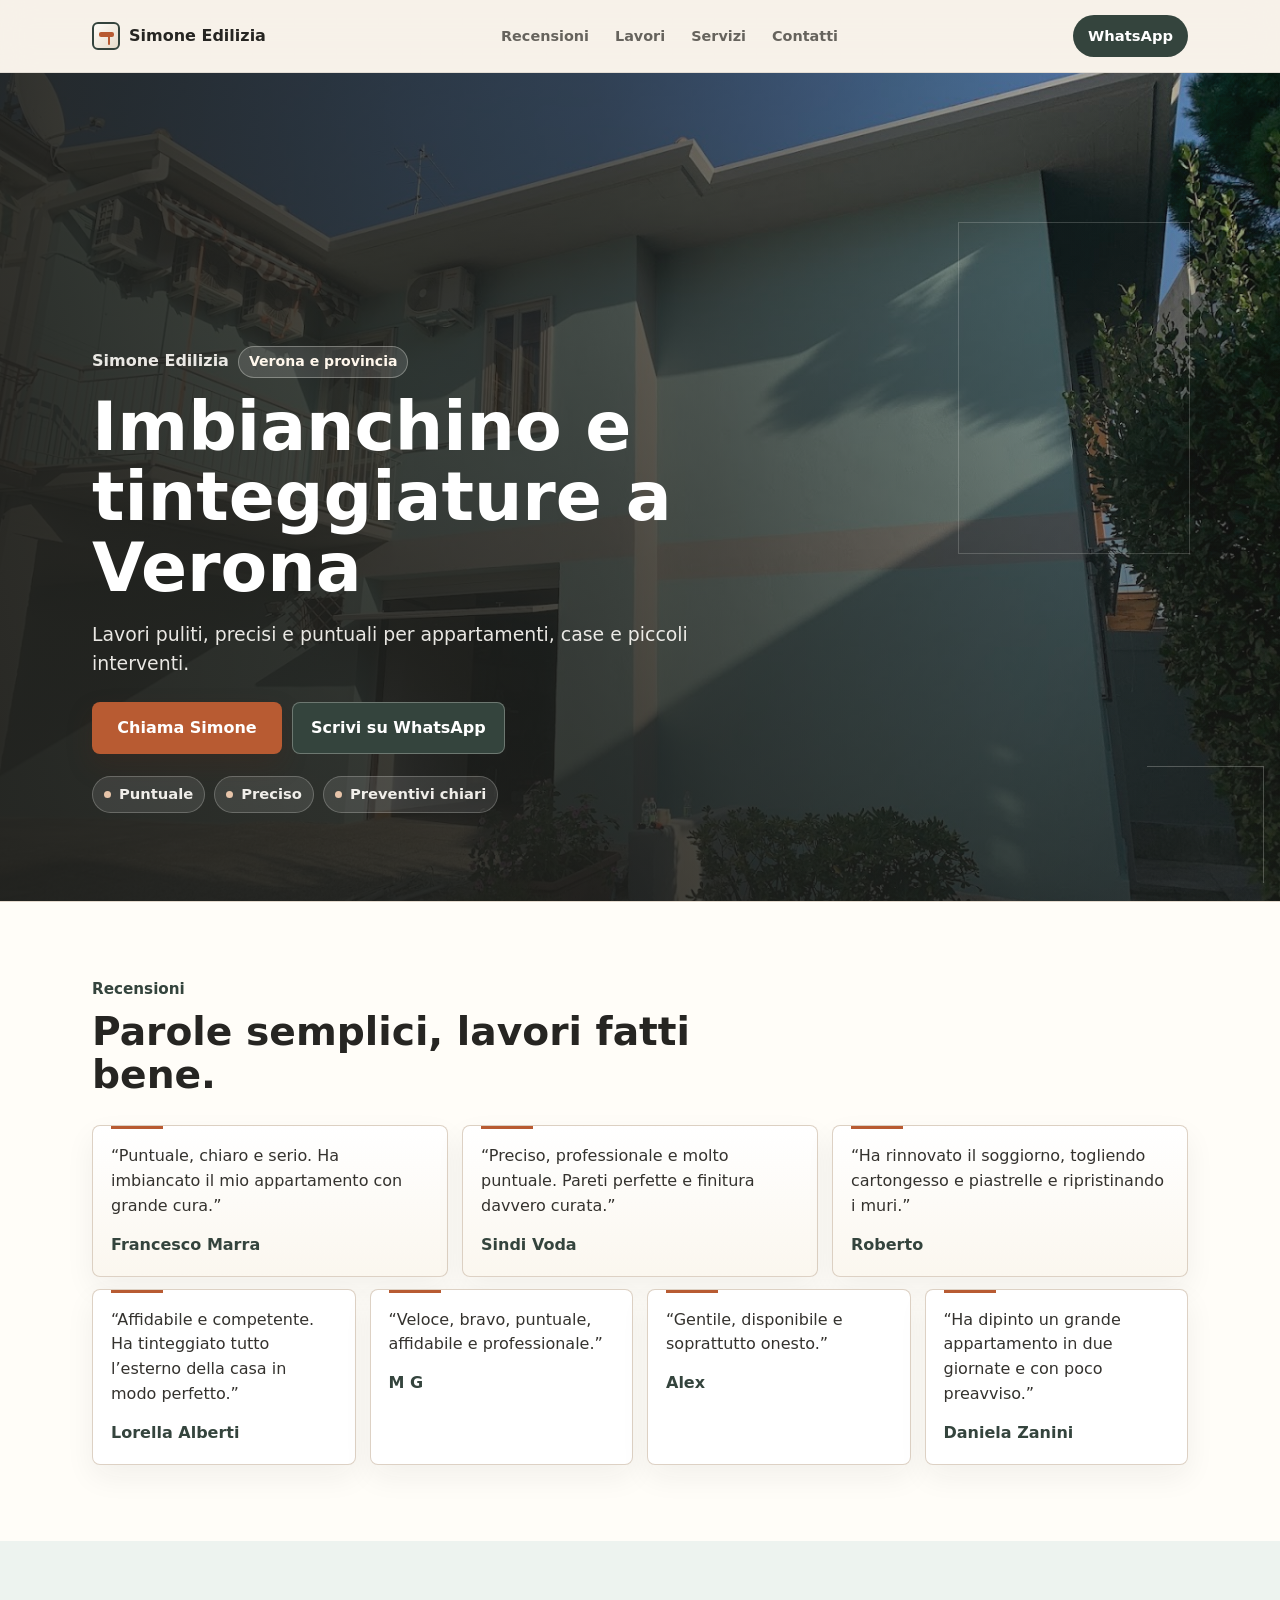
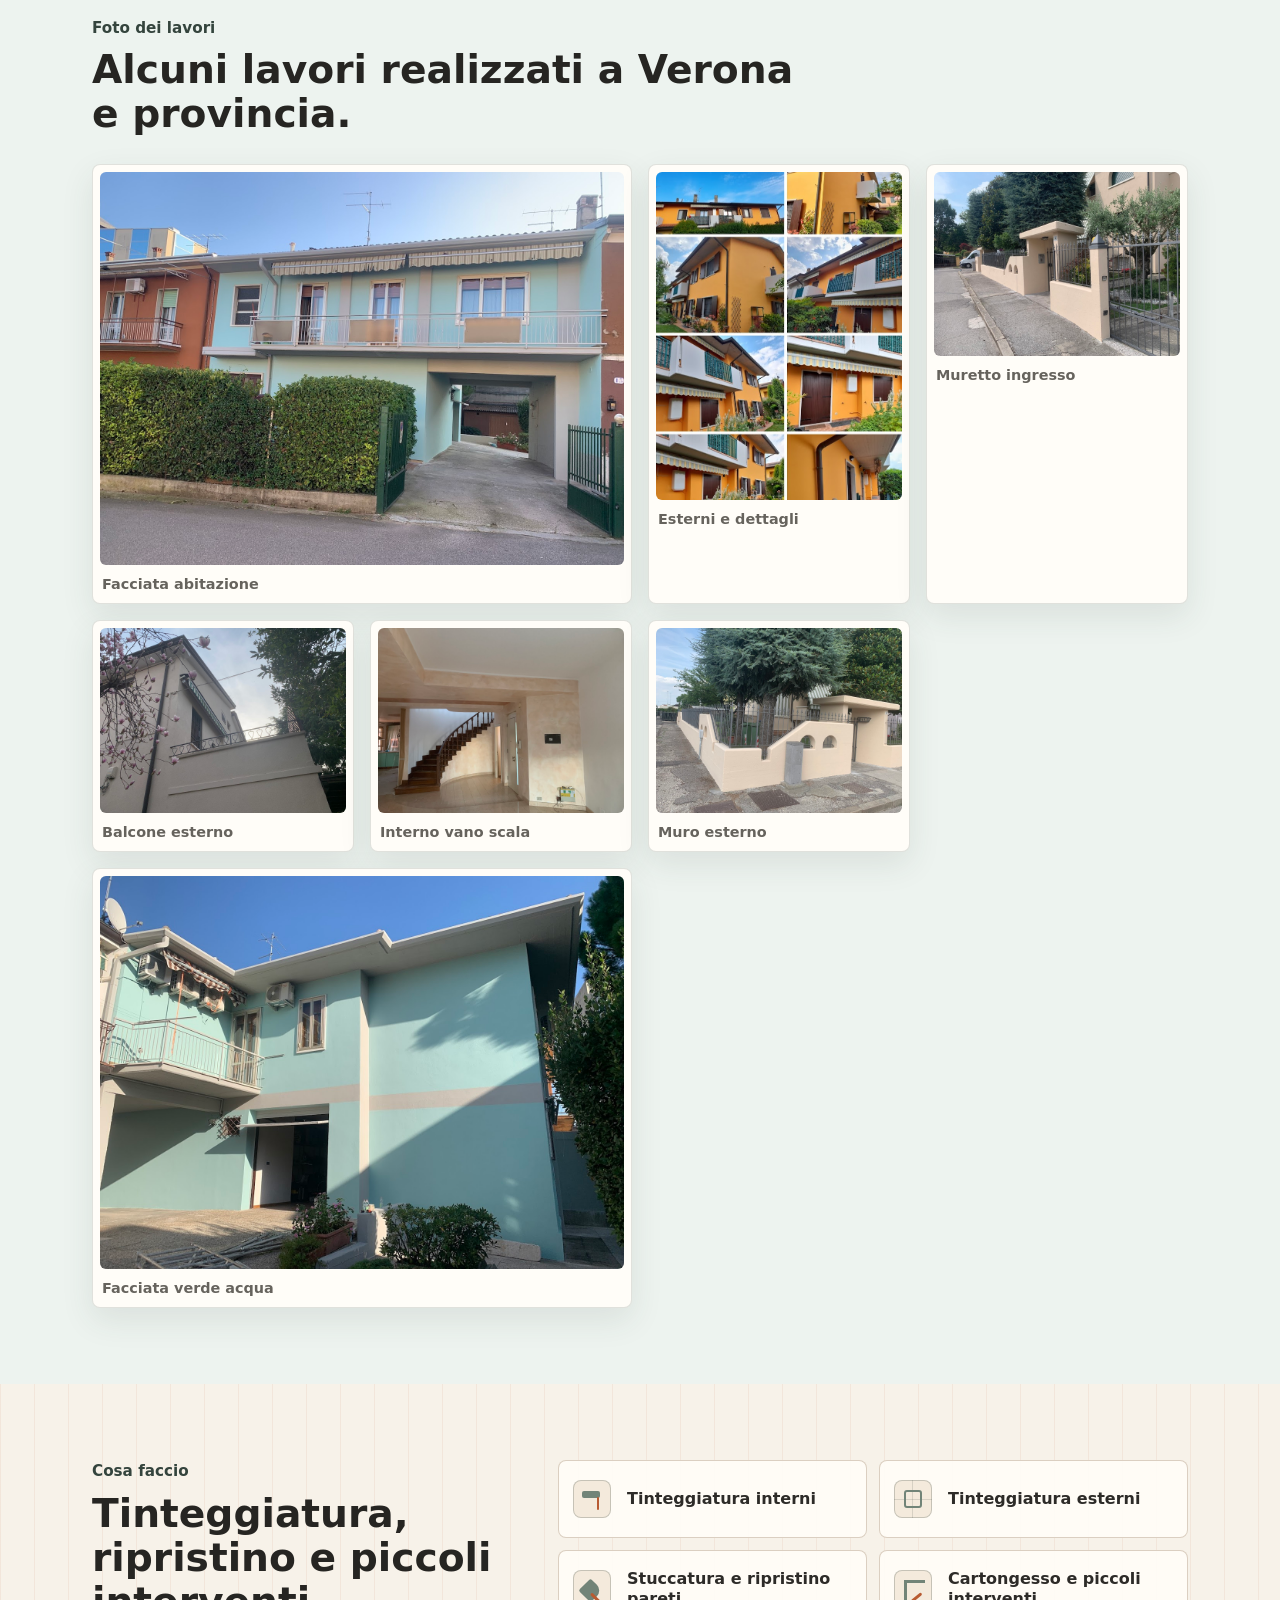
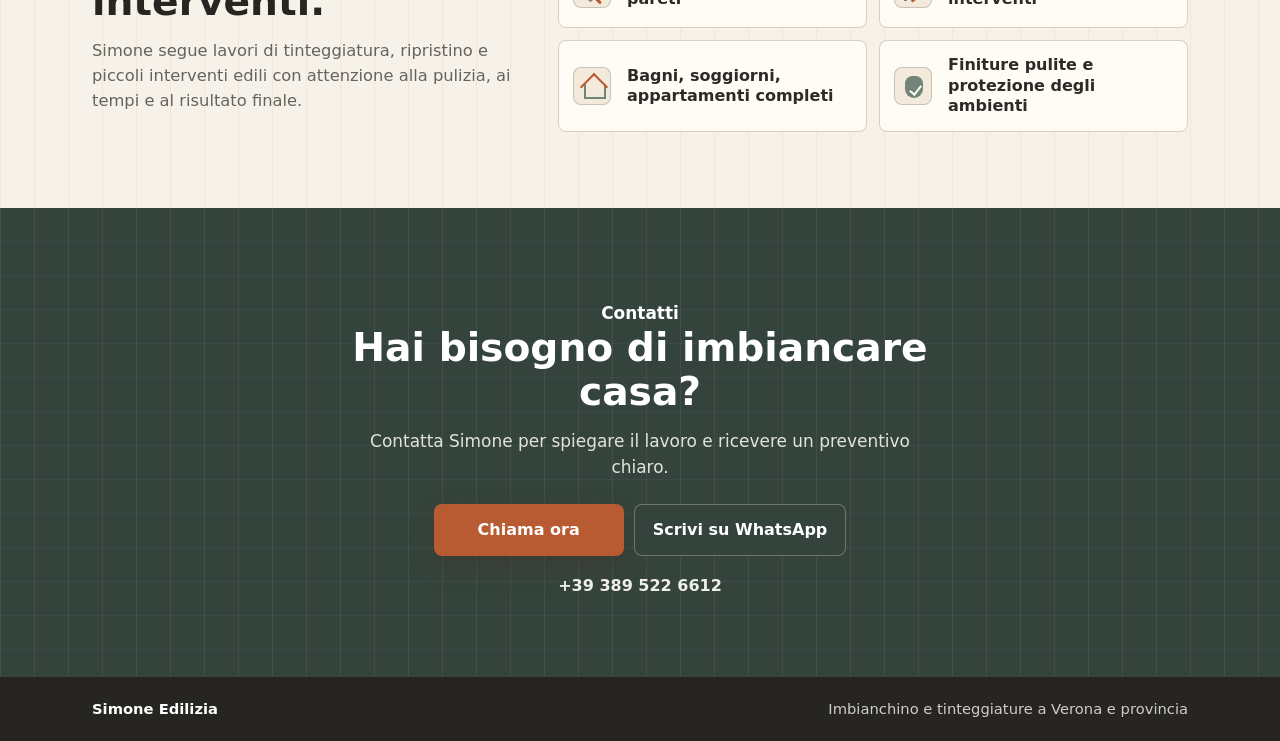
==== index.html @ 47c1a8a4 "first commit" ====
<!DOCTYPE html>
<html lang="it">
  <head>
    <meta charset="utf-8">
    <meta name="viewport" content="width=device-width, initial-scale=1">
    <title>Simone Edilizia - Imbianchino e Tinteggiature Verona</title>
    <meta
      name="description"
      content="Simone Edilizia, imbianchino a Verona per tinteggiature interni ed esterni, stuccatura, ripristino pareti, cartongesso e piccoli interventi edili."
    >
    <meta name="theme-color" content="#f6f1e8">

    <meta property="og:title" content="Simone Edilizia - Imbianchino e Tinteggiature Verona">
    <meta
      property="og:description"
      content="Lavori puliti, precisi e puntuali per appartamenti, case e piccoli interventi a Verona e provincia."
    >
    <meta property="og:type" content="website">
    <meta property="og:locale" content="it_IT">
    <meta property="og:image" content="assets/img/lavoro-1.jpg">

    <link rel="stylesheet" href="style.css">
  </head>
  <body>
    <header class="site-header">
      <div class="header-inner">
        <a class="brand" href="#inizio" aria-label="Simone Edilizia, torna all'inizio">
          <span class="brand-mark" aria-hidden="true"></span>
          <span>Simone Edilizia</span>
        </a>

        <nav class="site-nav" aria-label="Navigazione principale">
          <a href="#recensioni">Recensioni</a>
          <a href="#lavori">Lavori</a>
          <a href="#servizi">Servizi</a>
          <a href="#contatti">Contatti</a>
        </nav>

        <a
          class="header-whatsapp"
          href="https://wa.me/393895226612"
          target="_blank"
          rel="noopener"
          aria-label="Scrivi a Simone Edilizia su WhatsApp"
        >
          WhatsApp
        </a>
      </div>
    </header>

    <main>
      <section class="hero" id="inizio" aria-labelledby="hero-title">
        <img
          class="hero-image"
          src="assets/img/lavoro-7.jpg"
          alt=""
          width="1360"
          height="1020"
          aria-hidden="true"
        >
        <div class="hero-overlay" aria-hidden="true"></div>

        <div class="container hero-content">
          <p class="hero-kicker">
            <span>Simone Edilizia</span>
            <span class="area-badge">Verona e provincia</span>
          </p>
          <h1 id="hero-title">
            <span>Imbianchino e</span>
            <span>tinteggiature</span>
            <span>a Verona</span>
          </h1>
          <p class="hero-text">
            Lavori puliti, precisi e puntuali per appartamenti, case e piccoli interventi.
          </p>

          <div class="cta-row">
            <a class="button button-primary" href="tel:+393895226612">Chiama&nbsp;Simone</a>
            <a
              class="button button-whatsapp"
              href="https://wa.me/393895226612?text=Ciao%20Simone%2C%20vorrei%20un%20preventivo%20per%20un%20lavoro%20di%20tinteggiatura."
              target="_blank"
              rel="noopener"
            >
              Scrivi su WhatsApp
            </a>
          </div>

          <ul class="trust-list">
            <li>Puntuale</li>
            <li>Preciso</li>
            <li>Preventivi chiari</li>
          </ul>
        </div>
      </section>

      <section class="section reviews-section" id="recensioni" aria-labelledby="reviews-title">
        <div class="container">
          <div class="section-heading">
            <p class="section-label">Recensioni</p>
            <h2 id="reviews-title">Parole semplici, lavori fatti bene.</h2>
          </div>

          <div class="reviews-featured">
            <article class="review-card review-card-featured">
              <p>“Puntuale, chiaro e serio. Ha imbiancato il mio appartamento con grande cura.”</p>
              <footer>Francesco Marra</footer>
            </article>
            <article class="review-card review-card-featured">
              <p>“Preciso, professionale e molto puntuale. Pareti perfette e finitura davvero curata.”</p>
              <footer>Sindi Voda</footer>
            </article>
            <article class="review-card review-card-featured">
              <p>“Ha rinnovato il soggiorno, togliendo cartongesso e piastrelle e ripristinando i muri.”</p>
              <footer>Roberto</footer>
            </article>
          </div>

          <div class="reviews-more">
            <article class="review-card">
              <p>“Affidabile e competente. Ha tinteggiato tutto l’esterno della casa in modo perfetto.”</p>
              <footer>Lorella Alberti</footer>
            </article>
            <article class="review-card">
              <p>“Veloce, bravo, puntuale, affidabile e professionale.”</p>
              <footer>M G</footer>
            </article>
            <article class="review-card">
              <p>“Gentile, disponibile e soprattutto onesto.”</p>
              <footer>Alex</footer>
            </article>
            <article class="review-card">
              <p>“Ha dipinto un grande appartamento in due giornate e con poco preavviso.”</p>
              <footer>Daniela Zanini</footer>
            </article>
          </div>
        </div>
      </section>

      <section class="section work-section" id="lavori" aria-labelledby="work-title">
        <div class="container">
          <div class="section-heading">
            <p class="section-label">Foto dei lavori</p>
            <h2 id="work-title">Alcuni lavori realizzati a Verona e provincia.</h2>
          </div>

          <div class="work-grid">
            <figure class="work-card work-card-large">
              <a href="assets/img/lavoro-1.jpg" data-lightbox data-caption="Tinteggiatura esterna di abitazione a Verona">
                <img
                  src="assets/img/lavoro-1.jpg"
                  alt="Facciata di abitazione tinteggiata con finitura chiara"
                  width="1360"
                  height="1020"
                  loading="lazy"
                >
              </a>
              <figcaption>Facciata abitazione</figcaption>
            </figure>

            <figure class="work-card work-card-tall">
              <a href="assets/img/lavoro-2.jpg" data-lightbox data-caption="Collage di tinteggiature esterne e dettagli di cantiere">
                <img
                  src="assets/img/lavoro-2.jpg"
                  alt="Collage di lavori di tinteggiatura esterna e dettagli delle pareti"
                  width="637"
                  height="1020"
                  loading="lazy"
                >
              </a>
              <figcaption>Esterni e dettagli</figcaption>
            </figure>

            <figure class="work-card">
              <a href="assets/img/lavoro-3.jpg" data-lightbox data-caption="Ripristino e tinteggiatura di muretto esterno">
                <img
                  src="assets/img/lavoro-3.jpg"
                  alt="Muretto esterno ripristinato e tinteggiato"
                  width="1360"
                  height="1020"
                  loading="lazy"
                >
              </a>
              <figcaption>Muretto ingresso</figcaption>
            </figure>

            <figure class="work-card">
              <a href="assets/img/lavoro-4.jpg" data-lightbox data-caption="Intervento su balcone e facciata esterna">
                <img
                  src="assets/img/lavoro-4.jpg"
                  alt="Balcone e parete esterna tinteggiati"
                  width="1360"
                  height="1020"
                  loading="lazy"
                >
              </a>
              <figcaption>Balcone esterno</figcaption>
            </figure>

            <figure class="work-card">
              <a href="assets/img/lavoro-5.jpg" data-lightbox data-caption="Tinteggiatura interna di vano scala">
                <img
                  src="assets/img/lavoro-5.jpg"
                  alt="Vano scala interno tinteggiato con pareti pulite"
                  width="1360"
                  height="1020"
                  loading="lazy"
                >
              </a>
              <figcaption>Interno vano scala</figcaption>
            </figure>

            <figure class="work-card">
              <a href="assets/img/lavoro-6.jpg" data-lightbox data-caption="Tinteggiatura di muro esterno e recinzione">
                <img
                  src="assets/img/lavoro-6.jpg"
                  alt="Muro esterno e recinzione tinteggiati"
                  width="1360"
                  height="1020"
                  loading="lazy"
                >
              </a>
              <figcaption>Muro esterno</figcaption>
            </figure>

            <figure class="work-card work-card-wide">
              <a href="assets/img/lavoro-7.jpg" data-lightbox data-caption="Facciata esterna rifinita con colore verde acqua">
                <img
                  src="assets/img/lavoro-7.jpg"
                  alt="Facciata esterna tinteggiata color verde acqua"
                  width="1360"
                  height="1020"
                  loading="lazy"
                >
              </a>
              <figcaption>Facciata verde acqua</figcaption>
            </figure>
          </div>
        </div>
      </section>

      <section class="section services-section" id="servizi" aria-labelledby="services-title">
        <div class="container services-layout">
          <div class="section-heading services-copy">
            <p class="section-label">Cosa faccio</p>
            <h2 id="services-title">Tinteggiatura, ripristino e piccoli interventi.</h2>
            <p>
              Simone segue lavori di tinteggiatura, ripristino e piccoli interventi edili con
              attenzione alla pulizia, ai tempi e al risultato finale.
            </p>
          </div>

          <div class="service-grid">
            <article class="service-card">
              <span class="service-icon service-icon-roller" aria-hidden="true"></span>
              <h3>Tinteggiatura interni</h3>
            </article>
            <article class="service-card">
              <span class="service-icon service-icon-wall" aria-hidden="true"></span>
              <h3>Tinteggiatura esterni</h3>
            </article>
            <article class="service-card">
              <span class="service-icon service-icon-trowel" aria-hidden="true"></span>
              <h3>Stuccatura e ripristino pareti</h3>
            </article>
            <article class="service-card">
              <span class="service-icon service-icon-corner" aria-hidden="true"></span>
              <h3>Cartongesso e piccoli interventi</h3>
            </article>
            <article class="service-card">
              <span class="service-icon service-icon-home" aria-hidden="true"></span>
              <h3>Bagni, soggiorni, appartamenti completi</h3>
            </article>
            <article class="service-card">
              <span class="service-icon service-icon-shield" aria-hidden="true"></span>
              <h3>Finiture pulite e protezione degli ambienti</h3>
            </article>
          </div>
        </div>
      </section>

      <section class="contact-section" id="contatti" aria-labelledby="contact-title">
        <div class="container contact-inner">
          <p class="section-label">Contatti</p>
          <h2 id="contact-title">Hai bisogno di imbiancare casa?</h2>
          <p>Contatta Simone per spiegare il lavoro e ricevere un preventivo chiaro.</p>

          <div class="cta-row contact-actions">
            <a class="button button-primary" href="tel:+393895226612">Chiama&nbsp;ora</a>
            <a
              class="button button-whatsapp"
              href="https://wa.me/393895226612?text=Ciao%20Simone%2C%20vorrei%20un%20preventivo%20per%20un%20lavoro%20di%20tinteggiatura."
              target="_blank"
              rel="noopener"
            >
              Scrivi su WhatsApp
            </a>
          </div>

          <a class="phone-link" href="tel:+393895226612">+39&nbsp;389&nbsp;522&nbsp;6612</a>
        </div>
      </section>
    </main>

    <footer class="site-footer">
      <div class="container footer-inner">
        <span>Simone Edilizia</span>
        <span>Imbianchino e tinteggiature a Verona e provincia</span>
      </div>
    </footer>

    <div class="lightbox" id="lightbox" hidden>
      <button class="lightbox-close" type="button" aria-label="Chiudi galleria">×</button>
      <button class="lightbox-nav lightbox-prev" type="button" aria-label="Foto precedente">‹</button>
      <figure class="lightbox-frame">
        <img src="assets/img/lavoro-1.jpg" alt="">
        <figcaption></figcaption>
      </figure>
      <button class="lightbox-nav lightbox-next" type="button" aria-label="Foto successiva">›</button>
    </div>

    <script src="script.js"></script>
  </body>
</html>
---- style.css ----
:root {
  --paper: #f7f2e9;
  --paper-strong: #fffdf8;
  --plaster: #e7dccb;
  --line: #d8cabb;
  --ink: #262522;
  --muted: #66635d;
  --sage: #728478;
  --sage-dark: #34443d;
  --sage-soft: #edf3ef;
  --cta: #b85b32;
  --cta-dark: #934425;
  --white: #ffffff;
  --shadow: 0 18px 45px rgba(38, 37, 34, 0.12);
  --radius: 8px;
}

* {
  box-sizing: border-box;
}

html {
  scroll-behavior: smooth;
}

body {
  margin: 0;
  color: var(--ink);
  background-color: var(--paper);
  background-image:
    linear-gradient(90deg, rgba(38, 37, 34, 0.025) 1px, transparent 1px),
    linear-gradient(0deg, rgba(38, 37, 34, 0.018) 1px, transparent 1px);
  background-size: 42px 42px;
  font-family: ui-sans-serif, system-ui, -apple-system, BlinkMacSystemFont, "Segoe UI", sans-serif;
  font-size: 16px;
  line-height: 1.55;
  text-rendering: optimizeLegibility;
}

body.lightbox-open {
  overflow: hidden;
}

img {
  display: block;
  max-width: 100%;
}

a {
  color: inherit;
}

:focus-visible {
  outline: 3px solid rgba(184, 91, 50, 0.72);
  outline-offset: 4px;
}

.container {
  width: 100%;
  max-width: 1152px;
  margin: 0 auto;
  padding: 0 16px;
}

.site-header {
  position: sticky;
  top: 0;
  z-index: 50;
  border-bottom: 1px solid rgba(38, 37, 34, 0.1);
  background: rgba(247, 242, 233, 0.93);
  backdrop-filter: blur(16px);
}

.header-inner {
  position: relative;
  display: flex;
  flex-wrap: wrap;
  gap: 8px 12px;
  align-items: center;
  width: 100%;
  max-width: 1152px;
  min-height: 68px;
  margin: 0 auto;
  padding: 9px 12px 8px;
}

.brand {
  display: inline-flex;
  flex: 1 1 auto;
  align-items: center;
  gap: 9px;
  min-height: 42px;
  min-width: 0;
  padding-right: 118px;
  color: var(--ink);
  font-weight: 800;
  text-decoration: none;
}

.brand span:last-child {
  overflow: hidden;
  text-overflow: ellipsis;
  white-space: nowrap;
}

.brand-mark {
  position: relative;
  flex: 0 0 28px;
  width: 28px;
  height: 28px;
  border: 2px solid var(--sage-dark);
  border-radius: 6px;
  background: linear-gradient(135deg, var(--paper-strong), var(--plaster));
}

.brand-mark::before,
.brand-mark::after {
  position: absolute;
  content: "";
  background: var(--cta);
}

.brand-mark::before {
  top: 8px;
  left: 5px;
  width: 15px;
  height: 5px;
  border-radius: 2px;
}

.brand-mark::after {
  top: 12px;
  left: 14px;
  width: 2px;
  height: 9px;
  border-radius: 2px;
}

.site-nav {
  order: 3;
  flex: 0 0 100%;
  display: flex;
  gap: 6px;
  overflow-x: auto;
  padding: 1px 0 3px;
  scrollbar-width: none;
}

.site-nav::-webkit-scrollbar {
  display: none;
}

.site-nav a {
  flex: 0 0 auto;
  border-radius: 999px;
  padding: 6px 9px;
  color: var(--muted);
  font-size: 0.9rem;
  font-weight: 700;
  text-decoration: none;
}

.site-nav a:hover {
  color: var(--ink);
  background: rgba(114, 132, 120, 0.13);
}

.header-whatsapp {
  position: absolute;
  top: 9px;
  right: 12px;
  display: inline-flex;
  flex: 0 0 auto;
  align-items: center;
  justify-content: center;
  min-height: 42px;
  border: 1px solid rgba(52, 68, 61, 0.28);
  border-radius: 999px;
  padding: 0 14px;
  background: var(--sage-dark);
  color: var(--white);
  font-size: 0.92rem;
  font-weight: 800;
  text-decoration: none;
  white-space: nowrap;
}

.header-whatsapp:hover {
  background: #26372f;
}

.hero {
  position: relative;
  isolation: isolate;
  display: flex;
  align-items: center;
  min-height: calc(100svh - 104px);
  overflow: hidden;
  background: #2f332f;
}

.hero-image,
.hero-overlay {
  position: absolute;
  inset: 0;
}

.hero-image {
  z-index: -3;
  width: 100%;
  height: 100%;
  object-fit: cover;
  object-position: 58% center;
}

.hero-overlay {
  z-index: -2;
  background:
    linear-gradient(180deg, rgba(33, 33, 30, 0.3) 0%, rgba(33, 33, 30, 0.76) 63%, rgba(33, 33, 30, 0.88) 100%),
    linear-gradient(90deg, rgba(33, 33, 30, 0.88) 0%, rgba(33, 33, 30, 0.58) 54%, rgba(33, 33, 30, 0.18) 100%);
}

.hero::after {
  position: absolute;
  right: 16px;
  bottom: 18px;
  z-index: -1;
  width: 116px;
  height: 116px;
  border: 1px solid rgba(255, 253, 248, 0.24);
  border-left: 0;
  border-bottom: 0;
  content: "";
}

.hero-content {
  padding-top: 64px;
  padding-bottom: 40px;
  color: var(--white);
}

.hero-kicker {
  display: flex;
  flex-wrap: wrap;
  gap: 9px;
  align-items: center;
  margin: 0 0 14px;
  color: rgba(255, 253, 248, 0.9);
  font-weight: 800;
}

.area-badge {
  display: inline-flex;
  align-items: center;
  min-height: 30px;
  border: 1px solid rgba(255, 253, 248, 0.3);
  border-radius: 999px;
  padding: 4px 10px;
  background: rgba(255, 253, 248, 0.12);
  color: #fff7ec;
  font-size: 0.88rem;
  font-weight: 800;
}

.hero h1 {
  max-width: 760px;
  margin: 0;
  font-size: 2.38rem;
  line-height: 1.04;
  letter-spacing: 0;
}

.hero h1 span {
  display: block;
}

.hero-text {
  max-width: 570px;
  margin: 16px 0 0;
  color: rgba(255, 253, 248, 0.9);
  font-size: 1.08rem;
}

.cta-row {
  display: flex;
  flex-direction: column;
  gap: 10px;
  margin-top: 24px;
}

.button {
  display: inline-flex;
  align-items: center;
  justify-content: center;
  min-height: 52px;
  border: 1px solid transparent;
  border-radius: var(--radius);
  padding: 13px 18px;
  font-weight: 850;
  line-height: 1.15;
  text-align: center;
  text-decoration: none;
  transition: transform 160ms ease, background-color 160ms ease, border-color 160ms ease;
}

.button:hover {
  transform: translateY(-1px);
}

.button-primary {
  background: var(--cta);
  color: var(--white);
  box-shadow: 0 12px 26px rgba(84, 36, 16, 0.22);
}

.button-primary:hover {
  background: var(--cta-dark);
}

.button-whatsapp {
  border-color: rgba(255, 253, 248, 0.28);
  background: var(--sage-dark);
  color: var(--white);
}

.button-whatsapp:hover {
  background: #25372f;
}

.trust-list {
  display: flex;
  flex-wrap: wrap;
  gap: 9px;
  margin: 22px 0 0;
  padding: 0;
  list-style: none;
}

.trust-list li {
  display: inline-flex;
  align-items: center;
  gap: 8px;
  min-height: 34px;
  border: 1px solid rgba(255, 253, 248, 0.22);
  border-radius: 999px;
  padding: 6px 11px;
  background: rgba(255, 253, 248, 0.1);
  color: rgba(255, 253, 248, 0.92);
  font-size: 0.92rem;
  font-weight: 750;
}

.trust-list li::before {
  width: 7px;
  height: 7px;
  border-radius: 50%;
  background: #e7c4a9;
  content: "";
}

.section {
  padding: 58px 0;
}

.section-heading {
  max-width: 720px;
  margin-bottom: 22px;
}

.section-label {
  margin: 0 0 8px;
  color: var(--sage-dark);
  font-size: 0.95rem;
  font-weight: 850;
  letter-spacing: 0;
}

.section h2,
.contact-section h2 {
  margin: 0;
  color: var(--ink);
  font-size: 2rem;
  line-height: 1.12;
  letter-spacing: 0;
}

.reviews-section {
  border-top: 1px solid rgba(216, 202, 187, 0.7);
  background: var(--paper-strong);
}

.reviews-featured,
.reviews-more {
  display: grid;
  gap: 12px;
}

.reviews-featured {
  margin-bottom: 12px;
}

.reviews-more {
  grid-auto-flow: column;
  grid-auto-columns: minmax(245px, 82%);
  overflow-x: auto;
  padding: 2px 2px 10px;
  scroll-snap-type: x mandatory;
}

.review-card {
  position: relative;
  min-height: 100%;
  border: 1px solid rgba(216, 202, 187, 0.86);
  border-radius: var(--radius);
  padding: 18px;
  background: var(--white);
  box-shadow: 0 12px 30px rgba(38, 37, 34, 0.06);
  scroll-snap-align: start;
}

.review-card::before {
  position: absolute;
  top: 0;
  left: 18px;
  width: 52px;
  height: 3px;
  background: var(--cta);
  content: "";
}

.review-card p {
  margin: 0;
  color: #34322e;
}

.review-card footer {
  margin-top: 14px;
  color: var(--sage-dark);
  font-weight: 850;
}

.review-card-featured {
  background: linear-gradient(180deg, var(--white), #fbf7ef);
}

.work-section {
  background: var(--sage-soft);
}

.work-grid {
  display: grid;
  grid-template-columns: repeat(2, minmax(0, 1fr));
  gap: 12px;
}

.work-card {
  min-width: 0;
  margin: 0;
  border: 1px solid rgba(52, 68, 61, 0.15);
  border-radius: var(--radius);
  padding: 7px;
  background: var(--paper-strong);
  box-shadow: 0 12px 32px rgba(52, 68, 61, 0.1);
}

.work-card a {
  display: block;
  aspect-ratio: 4 / 3;
  overflow: hidden;
  border-radius: 6px;
  background: #d8d8d2;
}

.work-card img {
  width: 100%;
  height: 100%;
  object-fit: cover;
  transition: transform 220ms ease;
}

.work-card a:hover img {
  transform: scale(1.025);
}

.work-card-tall a {
  aspect-ratio: 3 / 4;
}

.work-card figcaption {
  padding: 8px 2px 1px;
  color: var(--muted);
  font-size: 0.9rem;
  font-weight: 750;
}

.services-section {
  background:
    linear-gradient(90deg, rgba(184, 91, 50, 0.08) 0 1px, transparent 1px 100%),
    var(--paper);
  background-size: 34px 34px, auto;
}

.services-copy p:last-child {
  max-width: 650px;
  margin: 14px 0 0;
  color: var(--muted);
  font-size: 1.02rem;
}

.service-grid {
  display: grid;
  gap: 10px;
  margin-top: 24px;
}

.service-card {
  display: grid;
  grid-template-columns: 42px 1fr;
  gap: 12px;
  align-items: center;
  min-height: 78px;
  border: 1px solid rgba(216, 202, 187, 0.9);
  border-radius: var(--radius);
  padding: 14px;
  background: rgba(255, 253, 248, 0.9);
}

.service-card h3 {
  margin: 0;
  color: #2d2b28;
  font-size: 1rem;
  line-height: 1.28;
  letter-spacing: 0;
}

.service-icon {
  position: relative;
  width: 38px;
  height: 38px;
  border: 1px solid rgba(52, 68, 61, 0.24);
  border-radius: 8px;
  background: #f4eadc;
}

.service-icon::before,
.service-icon::after {
  position: absolute;
  content: "";
}

.service-icon-roller::before {
  top: 10px;
  left: 8px;
  width: 18px;
  height: 7px;
  border-radius: 2px;
  background: var(--sage);
}

.service-icon-roller::after {
  top: 16px;
  left: 23px;
  width: 2px;
  height: 13px;
  border-radius: 2px;
  background: var(--cta);
}

.service-icon-wall {
  background:
    linear-gradient(90deg, transparent 48%, rgba(52, 68, 61, 0.25) 49%, transparent 51%),
    linear-gradient(0deg, transparent 48%, rgba(52, 68, 61, 0.25) 49%, transparent 51%),
    #f4eadc;
}

.service-icon-wall::before {
  inset: 9px;
  border: 2px solid var(--sage);
  border-radius: 3px;
}

.service-icon-trowel::before {
  top: 11px;
  left: 8px;
  width: 17px;
  height: 17px;
  transform: rotate(45deg);
  border-radius: 2px 8px 2px 2px;
  background: var(--sage);
}

.service-icon-trowel::after {
  right: 7px;
  bottom: 7px;
  width: 14px;
  height: 3px;
  transform: rotate(45deg);
  border-radius: 3px;
  background: var(--cta);
}

.service-icon-corner::before {
  top: 9px;
  left: 9px;
  width: 18px;
  height: 18px;
  border-top: 3px solid var(--sage);
  border-left: 3px solid var(--sage);
}

.service-icon-corner::after {
  right: 8px;
  bottom: 8px;
  width: 13px;
  height: 3px;
  transform: rotate(-40deg);
  border-radius: 3px;
  background: var(--cta);
}

.service-icon-home::before {
  top: 16px;
  left: 10px;
  width: 18px;
  height: 13px;
  border: 2px solid var(--sage);
  border-top: 0;
}

.service-icon-home::after {
  top: 9px;
  left: 10px;
  width: 18px;
  height: 18px;
  transform: rotate(45deg);
  border-top: 2px solid var(--cta);
  border-left: 2px solid var(--cta);
}

.service-icon-shield::before {
  top: 8px;
  left: 10px;
  width: 18px;
  height: 22px;
  border-radius: 9px 9px 11px 11px;
  background: var(--sage);
}

.service-icon-shield::after {
  top: 15px;
  left: 17px;
  width: 5px;
  height: 10px;
  transform: rotate(38deg);
  border-right: 2px solid var(--paper-strong);
  border-bottom: 2px solid var(--paper-strong);
}

.contact-section {
  position: relative;
  overflow: hidden;
  padding: 62px 0;
  background: var(--sage-dark);
  color: var(--white);
}

.contact-section::before {
  position: absolute;
  inset: 0;
  background-image:
    linear-gradient(90deg, rgba(255, 253, 248, 0.06) 1px, transparent 1px),
    linear-gradient(0deg, rgba(255, 253, 248, 0.04) 1px, transparent 1px);
  background-size: 34px 34px;
  content: "";
}

.contact-inner {
  position: relative;
  z-index: 1;
  max-width: 760px;
  text-align: center;
}

.contact-section .section-label,
.contact-section h2 {
  color: var(--white);
}

.contact-section p {
  margin: 14px auto 0;
  max-width: 540px;
  color: rgba(255, 253, 248, 0.86);
  font-size: 1.06rem;
}

.contact-actions {
  margin-top: 24px;
}

.phone-link {
  display: inline-flex;
  margin-top: 18px;
  color: rgba(255, 253, 248, 0.92);
  font-weight: 850;
  text-decoration: none;
}

.phone-link:hover {
  color: var(--white);
}

.site-footer {
  border-top: 1px solid rgba(38, 37, 34, 0.08);
  background: var(--ink);
  color: rgba(255, 253, 248, 0.78);
}

.footer-inner {
  display: flex;
  flex-direction: column;
  gap: 4px;
  padding-top: 20px;
  padding-bottom: 20px;
  font-size: 0.92rem;
}

.footer-inner span:first-child {
  color: var(--white);
  font-weight: 850;
}

.lightbox[hidden] {
  display: none;
}

.lightbox {
  position: fixed;
  inset: 0;
  z-index: 100;
  display: grid;
  grid-template-columns: 44px minmax(0, 1fr) 44px;
  align-items: center;
  gap: 8px;
  padding: 64px 12px 24px;
  background: rgba(27, 29, 26, 0.92);
}

.lightbox-frame {
  grid-column: 1 / -1;
  grid-row: 1;
  justify-self: center;
  max-width: min(100%, 1040px);
  margin: 0;
}

.lightbox-frame img {
  max-height: 72svh;
  width: auto;
  max-width: 100%;
  margin: 0 auto;
  border-radius: var(--radius);
  box-shadow: var(--shadow);
}

.lightbox-frame figcaption {
  margin-top: 12px;
  color: rgba(255, 253, 248, 0.9);
  font-size: 0.95rem;
  font-weight: 750;
  text-align: center;
}

.lightbox-close,
.lightbox-nav {
  border: 1px solid rgba(255, 253, 248, 0.24);
  border-radius: 999px;
  background: rgba(255, 253, 248, 0.12);
  color: var(--white);
  cursor: pointer;
}

.lightbox-close {
  position: absolute;
  top: 14px;
  right: 14px;
  width: 44px;
  height: 44px;
  font-size: 2rem;
  line-height: 1;
}

.lightbox-nav {
  position: relative;
  z-index: 2;
  grid-row: 1;
  width: 44px;
  height: 44px;
  font-size: 2.1rem;
}

.lightbox-prev {
  grid-column: 1;
  justify-self: start;
}

.lightbox-next {
  grid-column: 3;
  justify-self: end;
}

.lightbox-close:hover,
.lightbox-nav:hover {
  background: rgba(255, 253, 248, 0.2);
}

@media (max-width: 459px) {
  .work-grid {
    grid-template-columns: 1fr;
  }
}

@media (min-width: 560px) {
  .cta-row {
    flex-direction: row;
    flex-wrap: wrap;
  }

  .button {
    min-width: 190px;
  }
}

@media (min-width: 768px) {
  .header-inner {
    position: static;
    display: grid;
    grid-template-columns: auto 1fr auto;
    gap: 20px;
    min-height: 72px;
    padding: 0 16px;
  }

  .site-nav {
    grid-column: auto;
    grid-row: auto;
    order: 0;
    justify-content: center;
    padding: 0;
  }

  .brand,
  .header-whatsapp {
    position: static;
    grid-column: auto;
    grid-row: auto;
    order: 0;
  }

  .brand {
    min-height: 0;
    padding-right: 0;
  }

  .site-nav a {
    padding: 8px 10px;
  }

  .hero {
    align-items: flex-end;
    min-height: calc(100svh - 72px);
  }

  .hero-image {
    object-position: center;
  }

  .hero-overlay {
    background:
      linear-gradient(90deg, rgba(31, 32, 29, 0.9) 0%, rgba(31, 32, 29, 0.68) 47%, rgba(31, 32, 29, 0.16) 100%),
      linear-gradient(180deg, rgba(31, 32, 29, 0.08) 0%, rgba(31, 32, 29, 0.62) 100%);
  }

  .hero-content {
    padding-top: 92px;
    padding-bottom: 72px;
  }

  .hero h1 {
    font-size: 3.35rem;
  }

  .hero h1 span {
    display: inline;
  }

  .hero-text {
    font-size: 1.18rem;
  }

  .section {
    padding: 76px 0;
  }

  .section h2,
  .contact-section h2 {
    font-size: 2.45rem;
  }

  .reviews-featured {
    grid-template-columns: repeat(3, minmax(0, 1fr));
    gap: 14px;
  }

  .reviews-more {
    grid-auto-flow: initial;
    grid-auto-columns: initial;
    grid-template-columns: repeat(2, minmax(0, 1fr));
    overflow: visible;
    padding: 0;
    gap: 14px;
  }

  .work-grid {
    grid-template-columns: repeat(6, minmax(0, 1fr));
    gap: 14px;
  }

  .work-card {
    grid-column: span 2;
  }

  .work-card-large,
  .work-card-wide {
    grid-column: span 3;
  }

  .work-card-tall {
    grid-column: span 2;
  }

  .service-grid {
    grid-template-columns: repeat(2, minmax(0, 1fr));
    gap: 12px;
  }

  .contact-section {
    padding: 78px 0;
  }

  .contact-actions {
    justify-content: center;
  }

  .footer-inner {
    flex-direction: row;
    justify-content: space-between;
    align-items: center;
  }

  .lightbox {
    grid-template-columns: 58px minmax(0, 1fr) 58px;
    padding: 74px 26px 28px;
  }

  .lightbox-frame {
    grid-column: 2;
  }

  .lightbox-frame img {
    max-height: 78svh;
  }

  .lightbox-nav {
    width: 52px;
    height: 52px;
  }
}

@media (min-width: 1024px) {
  .container {
    padding-right: 28px;
    padding-left: 28px;
  }

  .header-inner {
    padding-right: 28px;
    padding-left: 28px;
  }

  .hero::before {
    position: absolute;
    top: 18%;
    right: 7%;
    z-index: -1;
    width: 230px;
    height: 330px;
    border: 1px solid rgba(255, 253, 248, 0.18);
    content: "";
  }

  .hero-content {
    padding-top: 112px;
    padding-bottom: 88px;
  }

  .hero h1 {
    font-size: 4.25rem;
    max-width: 840px;
  }

  .hero-text {
    max-width: 600px;
  }

  .section-heading {
    margin-bottom: 28px;
  }

  .reviews-more {
    grid-template-columns: repeat(4, minmax(0, 1fr));
  }

  .work-grid {
    grid-template-columns: repeat(12, minmax(0, 1fr));
    gap: 16px;
  }

  .work-card {
    grid-column: span 3;
  }

  .work-card-large {
    grid-column: span 6;
  }

  .work-card-wide {
    grid-column: span 6;
  }

  .work-card-tall {
    grid-column: span 3;
  }

  .services-layout {
    display: grid;
    grid-template-columns: 0.8fr 1.2fr;
    gap: 46px;
    align-items: start;
  }

  .services-copy {
    position: sticky;
    top: 96px;
    margin-bottom: 0;
  }

  .service-grid {
    margin-top: 0;
  }
}

@media (prefers-reduced-motion: reduce) {
  *,
  *::before,
  *::after {
    scroll-behavior: auto !important;
    transition-duration: 0.01ms !important;
    animation-duration: 0.01ms !important;
    animation-iteration-count: 1 !important;
  }
}
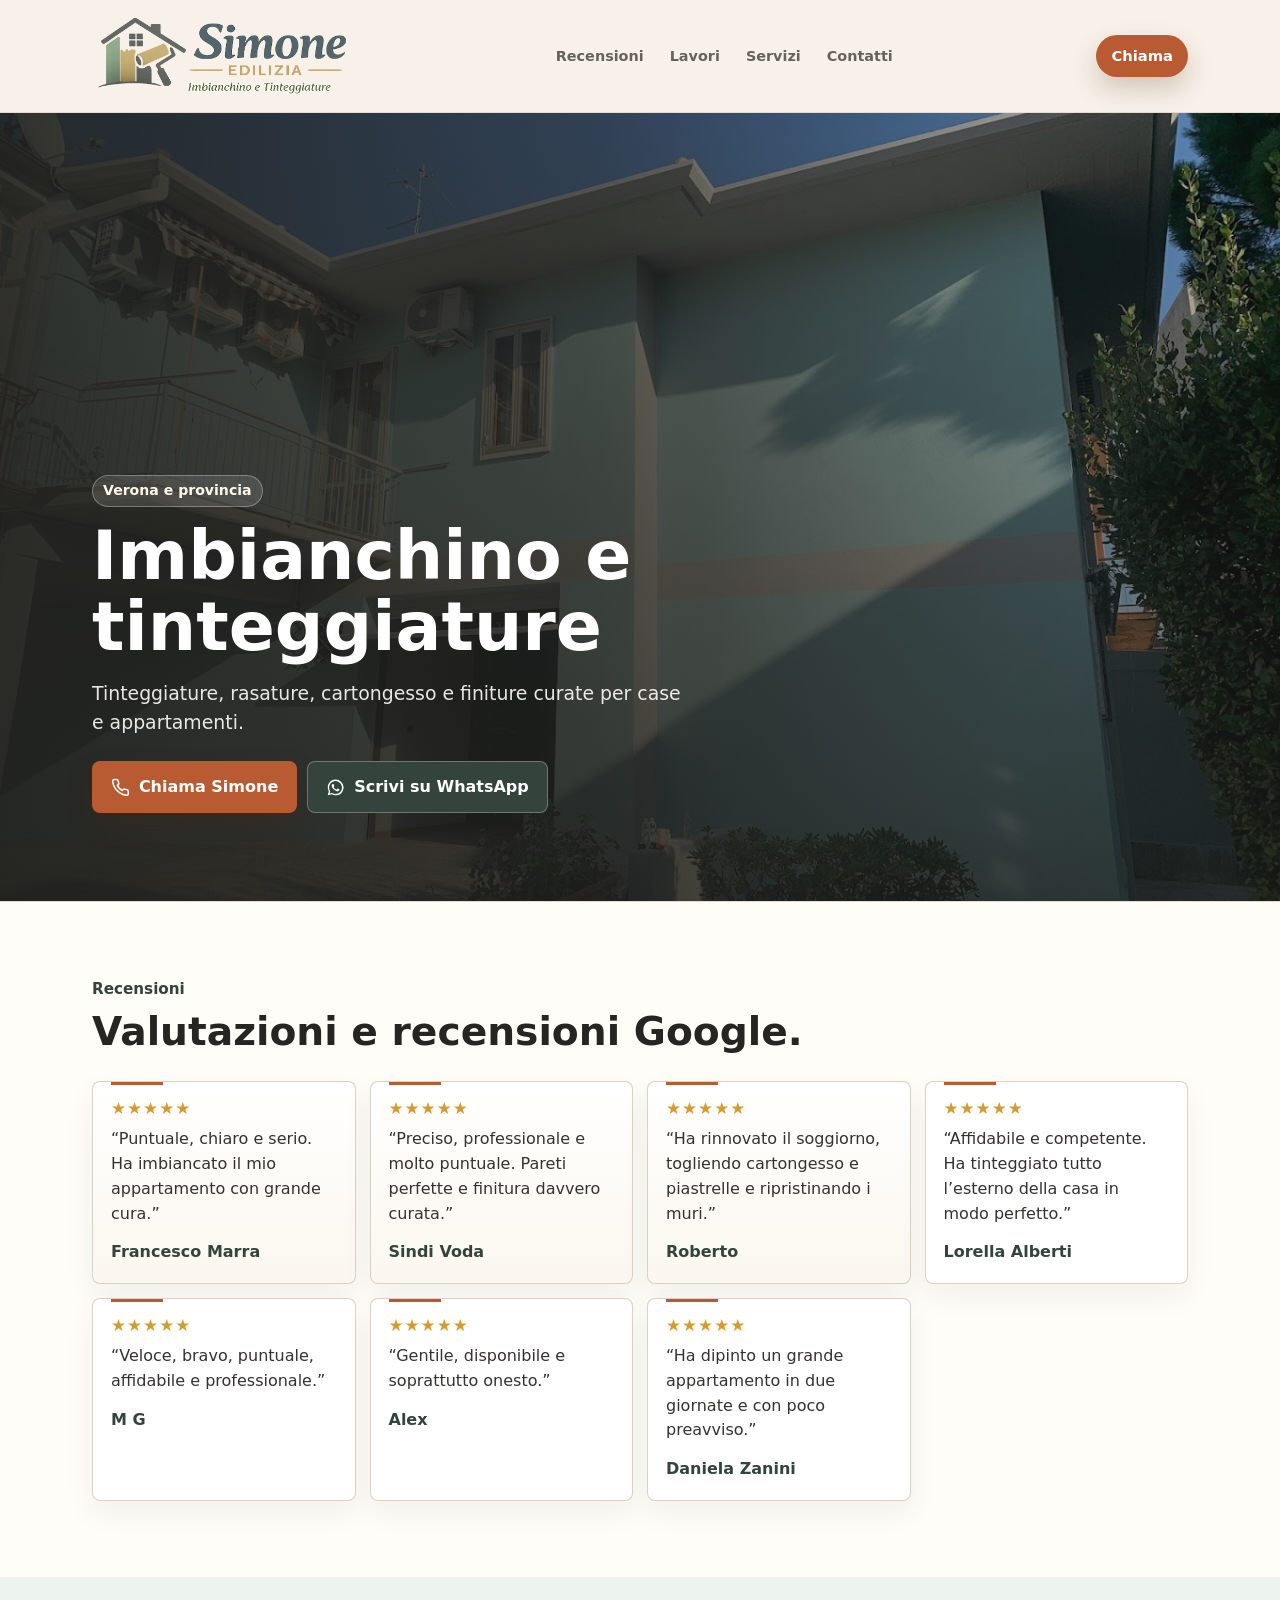
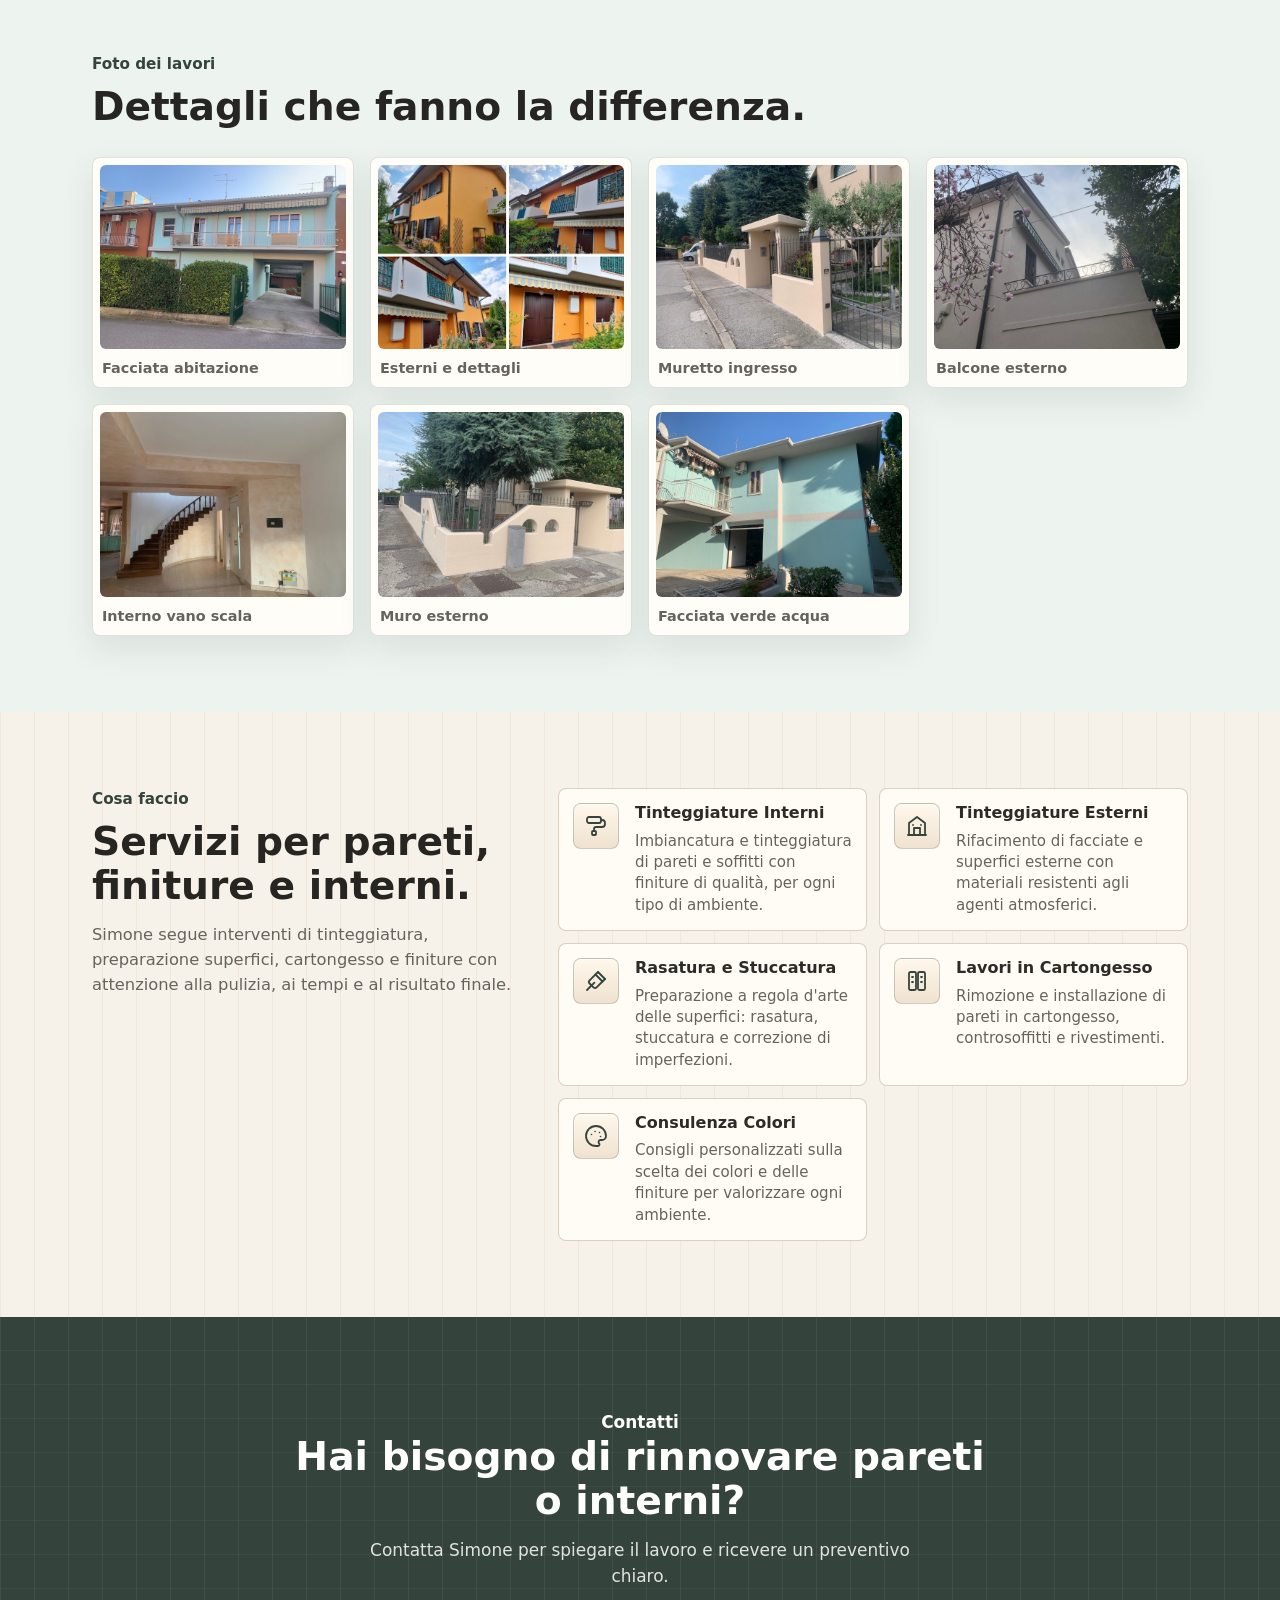
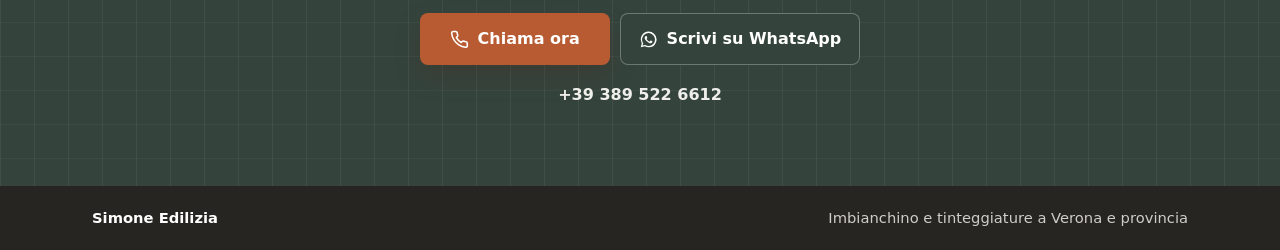
==== commit 73c5022e: "refactor last things" ====
--- a/index.html
+++ b/index.html
@@ -6,14 +6,14 @@
     <title>Simone Edilizia - Imbianchino e Tinteggiature Verona</title>
     <meta
       name="description"
-      content="Simone Edilizia, imbianchino a Verona per tinteggiature interni ed esterni, stuccatura, ripristino pareti, cartongesso e piccoli interventi edili."
+      content="Simone Edilizia, imbianchino a Verona per tinteggiature interni ed esterni, rasatura, stuccatura, cartongesso e consulenza colori."
     >
     <meta name="theme-color" content="#f6f1e8">
 
     <meta property="og:title" content="Simone Edilizia - Imbianchino e Tinteggiature Verona">
     <meta
       property="og:description"
-      content="Lavori puliti, precisi e puntuali per appartamenti, case e piccoli interventi a Verona e provincia."
+      content="Tinteggiature, rasatura, cartongesso e consulenza colori a Verona e provincia."
     >
     <meta property="og:type" content="website">
     <meta property="og:locale" content="it_IT">
@@ -25,72 +25,129 @@
     <header class="site-header">
       <div class="header-inner">
         <a class="brand" href="#inizio" aria-label="Simone Edilizia, torna all'inizio">
-          <span class="brand-mark" aria-hidden="true"></span>
-          <span>Simone Edilizia</span>
+          <img
+            class="brand-logo"
+            src="assets/img/logo-header.png"
+            alt=""
+            width="895"
+            height="306"
+            aria-hidden="true"
+          >
         </a>
 
-        <nav class="site-nav" aria-label="Navigazione principale">
-          <a href="#recensioni">Recensioni</a>
-          <a href="#lavori">Lavori</a>
-          <a href="#servizi">Servizi</a>
-          <a href="#contatti">Contatti</a>
-        </nav>
+        <div class="header-menu" id="primary-menu">
+          <nav class="site-nav" aria-label="Navigazione principale">
+            <a href="#recensioni">Recensioni</a>
+            <a href="#lavori">Lavori</a>
+            <a href="#servizi">Servizi</a>
+            <a href="#contatti">Contatti</a>
+          </nav>
+        </div>
 
         <a
-          class="header-whatsapp"
-          href="https://wa.me/393895226612"
-          target="_blank"
-          rel="noopener"
-          aria-label="Scrivi a Simone Edilizia su WhatsApp"
-        >
-          WhatsApp
+          class="header-call"
+          href="tel:+393895226612"
+          aria-label="Chiama Simone Edilizia"
+        >
+          Chiama
         </a>
+
+        <button
+          class="nav-toggle"
+          type="button"
+          aria-controls="primary-menu"
+          aria-expanded="false"
+          aria-label="Apri menu"
+        >
+          <span aria-hidden="true"></span>
+          <span aria-hidden="true"></span>
+          <span aria-hidden="true"></span>
+        </button>
       </div>
     </header>
 
     <main>
       <section class="hero" id="inizio" aria-labelledby="hero-title">
         <img
-          class="hero-image"
+          class="hero-image is-active"
           src="assets/img/lavoro-7.jpg"
           alt=""
           width="1360"
           height="1020"
           aria-hidden="true"
         >
+        <img
+          class="hero-image"
+          src="assets/img/lavoro-1.jpg"
+          alt=""
+          width="1360"
+          height="1020"
+          aria-hidden="true"
+        >
+        <img
+          class="hero-image"
+          src="assets/img/lavoro-4.jpg"
+          alt=""
+          width="1360"
+          height="1020"
+          aria-hidden="true"
+        >
+        <img
+          class="hero-image"
+          src="assets/img/lavoro-6.jpg"
+          alt=""
+          width="1360"
+          height="1020"
+          aria-hidden="true"
+        >
         <div class="hero-overlay" aria-hidden="true"></div>
 
         <div class="container hero-content">
           <p class="hero-kicker">
-            <span>Simone Edilizia</span>
             <span class="area-badge">Verona e provincia</span>
           </p>
           <h1 id="hero-title">
             <span>Imbianchino e</span>
             <span>tinteggiature</span>
-            <span>a Verona</span>
           </h1>
           <p class="hero-text">
-            Lavori puliti, precisi e puntuali per appartamenti, case e piccoli interventi.
+            Tinteggiature, rasature, cartongesso e finiture curate per case e appartamenti.
           </p>
 
           <div class="cta-row">
-            <a class="button button-primary" href="tel:+393895226612">Chiama&nbsp;Simone</a>
+            <a class="button button-primary" href="tel:+393895226612">
+              <svg
+                class="button-icon button-icon-stroke"
+                viewBox="0 0 24 24"
+                fill="none"
+                stroke="currentColor"
+                stroke-width="2"
+                stroke-linecap="round"
+                stroke-linejoin="round"
+                aria-hidden="true"
+                focusable="false"
+              >
+                <path d="M22 16.92v3a2 2 0 0 1-2.18 2 19.79 19.79 0 0 1-8.63-3.07 19.5 19.5 0 0 1-6-6A19.79 19.79 0 0 1 2.12 4.18 2 2 0 0 1 4.11 2h3a2 2 0 0 1 2 1.72c.12.91.33 1.79.63 2.64a2 2 0 0 1-.45 2.11L8.09 9.67a16 16 0 0 0 6.24 6.24l1.2-1.2a2 2 0 0 1 2.11-.45c.85.3 1.73.51 2.64.63A2 2 0 0 1 22 16.92z"></path>
+              </svg>
+              <span>Chiama&nbsp;Simone</span>
+            </a>
             <a
               class="button button-whatsapp"
-              href="https://wa.me/393895226612?text=Ciao%20Simone%2C%20vorrei%20un%20preventivo%20per%20un%20lavoro%20di%20tinteggiatura."
+              href="https://wa.me/393895226612?text=Ciao%20Simone%2C%20vorrei%20un%20preventivo%20per%20un%20intervento%20su%20pareti%2C%20cartongesso%20o%20finiture."
               target="_blank"
               rel="noopener"
             >
-              Scrivi su WhatsApp
+              <svg
+                class="button-icon button-icon-fill"
+                viewBox="0 0 24 24"
+                aria-hidden="true"
+                focusable="false"
+              >
+                <path d="M19.11 4.89A9.8 9.8 0 0 0 12.14 2a9.9 9.9 0 0 0-8.57 14.84L2.25 22l5.29-1.39A9.88 9.88 0 0 0 12.13 22h.01a9.88 9.88 0 0 0 6.97-17.11Zm-6.97 15.44h-.01a8.17 8.17 0 0 1-4.16-1.14l-.3-.18-3.14.82.84-3.06-.2-.31a8.17 8.17 0 1 1 6.97 3.87Zm4.48-6.12c-.25-.12-1.45-.71-1.67-.79-.22-.08-.38-.12-.54.12-.16.25-.62.79-.76.95-.14.16-.28.18-.52.06-.25-.12-1.04-.38-1.98-1.22-.73-.65-1.22-1.45-1.36-1.69-.14-.25-.02-.38.11-.5.11-.11.25-.28.37-.42.12-.14.16-.25.25-.41.08-.16.04-.31-.02-.43-.06-.12-.54-1.3-.74-1.78-.19-.47-.39-.4-.54-.41h-.46c-.16 0-.43.06-.65.31-.22.25-.85.83-.85 2.02s.87 2.34.99 2.5c.12.16 1.71 2.61 4.14 3.66.58.25 1.03.4 1.38.51.58.18 1.1.16 1.52.1.46-.07 1.45-.59 1.65-1.16.2-.57.2-1.06.14-1.16-.06-.1-.22-.16-.46-.28Z"></path>
+              </svg>
+              <span>Scrivi su WhatsApp</span>
             </a>
           </div>
-
-          <ul class="trust-list">
-            <li>Puntuale</li>
-            <li>Preciso</li>
-            <li>Preventivi chiari</li>
-          </ul>
         </div>
       </section>
 
@@ -98,38 +155,42 @@
         <div class="container">
           <div class="section-heading">
             <p class="section-label">Recensioni</p>
-            <h2 id="reviews-title">Parole semplici, lavori fatti bene.</h2>
-          </div>
-
-          <div class="reviews-featured">
+            <h2 id="reviews-title">Valutazioni e recensioni Google.</h2>
+          </div>
+
+          <div class="reviews-track" aria-label="Recensioni clienti">
             <article class="review-card review-card-featured">
+              <div class="review-stars" aria-label="5 stelle su 5">★★★★★</div>
               <p>“Puntuale, chiaro e serio. Ha imbiancato il mio appartamento con grande cura.”</p>
               <footer>Francesco Marra</footer>
             </article>
             <article class="review-card review-card-featured">
+              <div class="review-stars" aria-label="5 stelle su 5">★★★★★</div>
               <p>“Preciso, professionale e molto puntuale. Pareti perfette e finitura davvero curata.”</p>
               <footer>Sindi Voda</footer>
             </article>
             <article class="review-card review-card-featured">
+              <div class="review-stars" aria-label="5 stelle su 5">★★★★★</div>
               <p>“Ha rinnovato il soggiorno, togliendo cartongesso e piastrelle e ripristinando i muri.”</p>
               <footer>Roberto</footer>
             </article>
-          </div>
-
-          <div class="reviews-more">
             <article class="review-card">
+              <div class="review-stars" aria-label="5 stelle su 5">★★★★★</div>
               <p>“Affidabile e competente. Ha tinteggiato tutto l’esterno della casa in modo perfetto.”</p>
               <footer>Lorella Alberti</footer>
             </article>
             <article class="review-card">
+              <div class="review-stars" aria-label="5 stelle su 5">★★★★★</div>
               <p>“Veloce, bravo, puntuale, affidabile e professionale.”</p>
               <footer>M G</footer>
             </article>
             <article class="review-card">
+              <div class="review-stars" aria-label="5 stelle su 5">★★★★★</div>
               <p>“Gentile, disponibile e soprattutto onesto.”</p>
               <footer>Alex</footer>
             </article>
             <article class="review-card">
+              <div class="review-stars" aria-label="5 stelle su 5">★★★★★</div>
               <p>“Ha dipinto un grande appartamento in due giornate e con poco preavviso.”</p>
               <footer>Daniela Zanini</footer>
             </article>
@@ -141,7 +202,7 @@
         <div class="container">
           <div class="section-heading">
             <p class="section-label">Foto dei lavori</p>
-            <h2 id="work-title">Alcuni lavori realizzati a Verona e provincia.</h2>
+            <h2 id="work-title">Dettagli che fanno la differenza.</h2>
           </div>
 
           <div class="work-grid">
@@ -243,37 +304,126 @@
         <div class="container services-layout">
           <div class="section-heading services-copy">
             <p class="section-label">Cosa faccio</p>
-            <h2 id="services-title">Tinteggiatura, ripristino e piccoli interventi.</h2>
+            <h2 id="services-title">Servizi per pareti, finiture e interni.</h2>
             <p>
-              Simone segue lavori di tinteggiatura, ripristino e piccoli interventi edili con
-              attenzione alla pulizia, ai tempi e al risultato finale.
+              Simone segue interventi di tinteggiatura, preparazione superfici, cartongesso e
+              finiture con attenzione alla pulizia, ai tempi e al risultato finale.
             </p>
           </div>
 
           <div class="service-grid">
             <article class="service-card">
-              <span class="service-icon service-icon-roller" aria-hidden="true"></span>
-              <h3>Tinteggiatura interni</h3>
+              <svg
+                class="service-icon"
+                viewBox="0 0 24 24"
+                fill="none"
+                stroke="currentColor"
+                stroke-width="1.8"
+                stroke-linecap="round"
+                stroke-linejoin="round"
+                aria-hidden="true"
+                focusable="false"
+              >
+                <rect x="3" y="3" width="14" height="6" rx="2"></rect>
+                <path d="M17 6h1a3 3 0 0 1 3 3v1a3 3 0 0 1-3 3h-6a2 2 0 0 0-2 2v2"></path>
+                <rect x="8" y="17" width="4" height="4" rx="1"></rect>
+              </svg>
+              <div>
+                <h3>Tinteggiature Interni</h3>
+                <p>Imbiancatura e tinteggiatura di pareti e soffitti con finiture di qualità, per ogni tipo di ambiente.</p>
+              </div>
             </article>
             <article class="service-card">
-              <span class="service-icon service-icon-wall" aria-hidden="true"></span>
-              <h3>Tinteggiatura esterni</h3>
+              <svg
+                class="service-icon"
+                viewBox="0 0 24 24"
+                fill="none"
+                stroke="currentColor"
+                stroke-width="1.8"
+                stroke-linecap="round"
+                stroke-linejoin="round"
+                aria-hidden="true"
+                focusable="false"
+              >
+                <path d="M4 21V9l8-6 8 6v12"></path>
+                <path d="M9 21v-7h6v7"></path>
+                <path d="M8 11h.01"></path>
+                <path d="M16 11h.01"></path>
+                <path d="M3 21h18"></path>
+              </svg>
+              <div>
+                <h3>Tinteggiature Esterni</h3>
+                <p>Rifacimento di facciate e superfici esterne con materiali resistenti agli agenti atmosferici.</p>
+              </div>
             </article>
             <article class="service-card">
-              <span class="service-icon service-icon-trowel" aria-hidden="true"></span>
-              <h3>Stuccatura e ripristino pareti</h3>
+              <svg
+                class="service-icon"
+                viewBox="0 0 24 24"
+                fill="none"
+                stroke="currentColor"
+                stroke-width="1.8"
+                stroke-linecap="round"
+                stroke-linejoin="round"
+                aria-hidden="true"
+                focusable="false"
+              >
+                <path d="m3 21 7.4-7.4"></path>
+                <path d="M14 3 5.6 11.4a2.2 2.2 0 0 0 0 3.1l3.9 3.9a2.2 2.2 0 0 0 3.1 0L21 10"></path>
+                <path d="m14 3 7 7"></path>
+                <path d="m11.5 5.5 7 7"></path>
+              </svg>
+              <div>
+                <h3>Rasatura e Stuccatura</h3>
+                <p>Preparazione a regola d'arte delle superfici: rasatura, stuccatura e correzione di imperfezioni.</p>
+              </div>
             </article>
             <article class="service-card">
-              <span class="service-icon service-icon-corner" aria-hidden="true"></span>
-              <h3>Cartongesso e piccoli interventi</h3>
+              <svg
+                class="service-icon"
+                viewBox="0 0 24 24"
+                fill="none"
+                stroke="currentColor"
+                stroke-width="1.8"
+                stroke-linecap="round"
+                stroke-linejoin="round"
+                aria-hidden="true"
+                focusable="false"
+              >
+                <rect x="4" y="3" width="7" height="18" rx="1.5"></rect>
+                <rect x="13" y="3" width="7" height="18" rx="1.5"></rect>
+                <path d="M7 8h1"></path>
+                <path d="M16 8h1"></path>
+                <path d="M7 13h1"></path>
+                <path d="M16 13h1"></path>
+              </svg>
+              <div>
+                <h3>Lavori in Cartongesso</h3>
+                <p>Rimozione e installazione di pareti in cartongesso, controsoffitti e rivestimenti.</p>
+              </div>
             </article>
             <article class="service-card">
-              <span class="service-icon service-icon-home" aria-hidden="true"></span>
-              <h3>Bagni, soggiorni, appartamenti completi</h3>
-            </article>
-            <article class="service-card">
-              <span class="service-icon service-icon-shield" aria-hidden="true"></span>
-              <h3>Finiture pulite e protezione degli ambienti</h3>
+              <svg
+                class="service-icon"
+                viewBox="0 0 24 24"
+                fill="none"
+                stroke="currentColor"
+                stroke-width="1.8"
+                stroke-linecap="round"
+                stroke-linejoin="round"
+                aria-hidden="true"
+                focusable="false"
+              >
+                <path d="M12 22a10 10 0 1 1 10-10 4 4 0 0 1-4 4h-1.5a2 2 0 0 0-1.6 3.2l.3.4A1.5 1.5 0 0 1 14 22h-2Z"></path>
+                <circle cx="7.5" cy="10.5" r=".8" fill="currentColor" stroke="none"></circle>
+                <circle cx="11" cy="7.5" r=".8" fill="currentColor" stroke="none"></circle>
+                <circle cx="15.5" cy="8.5" r=".8" fill="currentColor" stroke="none"></circle>
+                <circle cx="16.5" cy="12.5" r=".8" fill="currentColor" stroke="none"></circle>
+              </svg>
+              <div>
+                <h3>Consulenza Colori</h3>
+                <p>Consigli personalizzati sulla scelta dei colori e delle finiture per valorizzare ogni ambiente.</p>
+              </div>
             </article>
           </div>
         </div>
@@ -282,18 +432,41 @@
       <section class="contact-section" id="contatti" aria-labelledby="contact-title">
         <div class="container contact-inner">
           <p class="section-label">Contatti</p>
-          <h2 id="contact-title">Hai bisogno di imbiancare casa?</h2>
+          <h2 id="contact-title">Hai bisogno di rinnovare pareti o interni?</h2>
           <p>Contatta Simone per spiegare il lavoro e ricevere un preventivo chiaro.</p>
 
           <div class="cta-row contact-actions">
-            <a class="button button-primary" href="tel:+393895226612">Chiama&nbsp;ora</a>
+            <a class="button button-primary" href="tel:+393895226612">
+              <svg
+                class="button-icon button-icon-stroke"
+                viewBox="0 0 24 24"
+                fill="none"
+                stroke="currentColor"
+                stroke-width="2"
+                stroke-linecap="round"
+                stroke-linejoin="round"
+                aria-hidden="true"
+                focusable="false"
+              >
+                <path d="M22 16.92v3a2 2 0 0 1-2.18 2 19.79 19.79 0 0 1-8.63-3.07 19.5 19.5 0 0 1-6-6A19.79 19.79 0 0 1 2.12 4.18 2 2 0 0 1 4.11 2h3a2 2 0 0 1 2 1.72c.12.91.33 1.79.63 2.64a2 2 0 0 1-.45 2.11L8.09 9.67a16 16 0 0 0 6.24 6.24l1.2-1.2a2 2 0 0 1 2.11-.45c.85.3 1.73.51 2.64.63A2 2 0 0 1 22 16.92z"></path>
+              </svg>
+              <span>Chiama&nbsp;ora</span>
+            </a>
             <a
               class="button button-whatsapp"
-              href="https://wa.me/393895226612?text=Ciao%20Simone%2C%20vorrei%20un%20preventivo%20per%20un%20lavoro%20di%20tinteggiatura."
+              href="https://wa.me/393895226612?text=Ciao%20Simone%2C%20vorrei%20un%20preventivo%20per%20un%20intervento%20su%20pareti%2C%20cartongesso%20o%20finiture."
               target="_blank"
               rel="noopener"
             >
-              Scrivi su WhatsApp
+              <svg
+                class="button-icon button-icon-fill"
+                viewBox="0 0 24 24"
+                aria-hidden="true"
+                focusable="false"
+              >
+                <path d="M19.11 4.89A9.8 9.8 0 0 0 12.14 2a9.9 9.9 0 0 0-8.57 14.84L2.25 22l5.29-1.39A9.88 9.88 0 0 0 12.13 22h.01a9.88 9.88 0 0 0 6.97-17.11Zm-6.97 15.44h-.01a8.17 8.17 0 0 1-4.16-1.14l-.3-.18-3.14.82.84-3.06-.2-.31a8.17 8.17 0 1 1 6.97 3.87Zm4.48-6.12c-.25-.12-1.45-.71-1.67-.79-.22-.08-.38-.12-.54.12-.16.25-.62.79-.76.95-.14.16-.28.18-.52.06-.25-.12-1.04-.38-1.98-1.22-.73-.65-1.22-1.45-1.36-1.69-.14-.25-.02-.38.11-.5.11-.11.25-.28.37-.42.12-.14.16-.25.25-.41.08-.16.04-.31-.02-.43-.06-.12-.54-1.3-.74-1.78-.19-.47-.39-.4-.54-.41h-.46c-.16 0-.43.06-.65.31-.22.25-.85.83-.85 2.02s.87 2.34.99 2.5c.12.16 1.71 2.61 4.14 3.66.58.25 1.03.4 1.38.51.58.18 1.1.16 1.52.1.46-.07 1.45-.59 1.65-1.16.2-.57.2-1.06.14-1.16-.06-.1-.22-.16-.46-.28Z"></path>
+              </svg>
+              <span>Scrivi su WhatsApp</span>
             </a>
           </div>
 
--- a/style.css
+++ b/style.css
@@ -73,77 +73,94 @@
 
 .header-inner {
   position: relative;
-  display: flex;
-  flex-wrap: wrap;
-  gap: 8px 12px;
+  display: grid;
+  grid-template-columns: minmax(0, 1fr) auto 44px;
+  gap: 0 8px;
   align-items: center;
   width: 100%;
   max-width: 1152px;
-  min-height: 68px;
+  min-height: 90px;
   margin: 0 auto;
-  padding: 9px 12px 8px;
+  padding: 6px 12px;
 }
 
 .brand {
+  grid-column: 1;
+  grid-row: 1;
   display: inline-flex;
-  flex: 1 1 auto;
   align-items: center;
-  gap: 9px;
-  min-height: 42px;
   min-width: 0;
-  padding-right: 118px;
   color: var(--ink);
   font-weight: 800;
   text-decoration: none;
 }
 
-.brand span:last-child {
+.brand-logo {
+  flex: 0 0 auto;
+  width: clamp(140px, 42vw, 180px);
+  height: auto;
+  object-fit: contain;
+}
+
+.nav-toggle {
+  grid-column: 3;
+  grid-row: 1;
+  display: inline-flex;
+  flex-direction: column;
+  align-items: center;
+  justify-content: center;
+  gap: 5px;
+  width: 44px;
+  height: 44px;
+  border: 1px solid rgba(52, 68, 61, 0.22);
+  border-radius: var(--radius);
+  background: rgba(255, 253, 248, 0.78);
+  color: var(--ink);
+  cursor: pointer;
+}
+
+.nav-toggle span {
+  width: 20px;
+  height: 2px;
+  border-radius: 999px;
+  background: currentColor;
+  transition: transform 180ms ease, opacity 180ms ease;
+}
+
+.nav-toggle[aria-expanded="true"] span:nth-child(1) {
+  transform: translateY(7px) rotate(45deg);
+}
+
+.nav-toggle[aria-expanded="true"] span:nth-child(2) {
+  opacity: 0;
+}
+
+.nav-toggle[aria-expanded="true"] span:nth-child(3) {
+  transform: translateY(-7px) rotate(-45deg);
+}
+
+.header-menu {
+  grid-column: 1 / -1;
+  grid-row: 2;
+  max-height: 0;
   overflow: hidden;
-  text-overflow: ellipsis;
-  white-space: nowrap;
-}
-
-.brand-mark {
-  position: relative;
-  flex: 0 0 28px;
-  width: 28px;
-  height: 28px;
-  border: 2px solid var(--sage-dark);
-  border-radius: 6px;
-  background: linear-gradient(135deg, var(--paper-strong), var(--plaster));
-}
-
-.brand-mark::before,
-.brand-mark::after {
-  position: absolute;
-  content: "";
-  background: var(--cta);
-}
-
-.brand-mark::before {
-  top: 8px;
-  left: 5px;
-  width: 15px;
-  height: 5px;
-  border-radius: 2px;
-}
-
-.brand-mark::after {
-  top: 12px;
-  left: 14px;
-  width: 2px;
-  height: 9px;
-  border-radius: 2px;
+  border-top: 1px solid transparent;
+  opacity: 0;
+  visibility: hidden;
+  transition: max-height 200ms ease, opacity 160ms ease, padding 200ms ease, border-color 200ms ease;
+}
+
+.header-inner.is-menu-open .header-menu {
+  max-height: 340px;
+  padding: 8px 0 4px;
+  border-top-color: rgba(38, 37, 34, 0.1);
+  opacity: 1;
+  visibility: visible;
 }
 
 .site-nav {
-  order: 3;
-  flex: 0 0 100%;
-  display: flex;
-  gap: 6px;
-  overflow-x: auto;
-  padding: 1px 0 3px;
-  scrollbar-width: none;
+  display: grid;
+  gap: 2px;
 }
 
 .site-nav::-webkit-scrollbar {
@@ -151,11 +168,12 @@
 }
 
 .site-nav a {
-  flex: 0 0 auto;
-  border-radius: 999px;
-  padding: 6px 9px;
+  display: flex;
+  align-items: center;
+  min-height: 44px;
+  border-radius: var(--radius);
+  padding: 10px 12px;
   color: var(--muted);
-  font-size: 0.9rem;
   font-weight: 700;
   text-decoration: none;
 }
@@ -165,28 +183,29 @@
   background: rgba(114, 132, 120, 0.13);
 }
 
-.header-whatsapp {
-  position: absolute;
-  top: 9px;
-  right: 12px;
+.header-call {
+  grid-column: 2;
+  grid-row: 1;
   display: inline-flex;
-  flex: 0 0 auto;
   align-items: center;
   justify-content: center;
-  min-height: 42px;
-  border: 1px solid rgba(52, 68, 61, 0.28);
+  width: auto;
+  min-height: 40px;
+  margin-top: 0;
+  border: 1px solid transparent;
   border-radius: 999px;
-  padding: 0 14px;
-  background: var(--sage-dark);
+  padding: 0 12px;
+  background: var(--cta);
   color: var(--white);
-  font-size: 0.92rem;
+  font-size: 0.9rem;
   font-weight: 800;
   text-decoration: none;
   white-space: nowrap;
-}
-
-.header-whatsapp:hover {
-  background: #26372f;
+  box-shadow: 0 12px 26px rgba(84, 36, 16, 0.22);
+}
+
+.header-call:hover {
+  background: var(--cta-dark);
 }
 
 .hero {
@@ -194,7 +213,7 @@
   isolation: isolate;
   display: flex;
   align-items: center;
-  min-height: calc(100svh - 104px);
+  min-height: calc(100svh - 90px);
   overflow: hidden;
   background: #2f332f;
 }
@@ -211,6 +230,12 @@
   height: 100%;
   object-fit: cover;
   object-position: 58% center;
+  opacity: 0;
+  transition: opacity 900ms ease;
+}
+
+.hero-image.is-active {
+  opacity: 1;
 }
 
 .hero-overlay {
@@ -218,19 +243,6 @@
   background:
     linear-gradient(180deg, rgba(33, 33, 30, 0.3) 0%, rgba(33, 33, 30, 0.76) 63%, rgba(33, 33, 30, 0.88) 100%),
     linear-gradient(90deg, rgba(33, 33, 30, 0.88) 0%, rgba(33, 33, 30, 0.58) 54%, rgba(33, 33, 30, 0.18) 100%);
-}
-
-.hero::after {
-  position: absolute;
-  right: 16px;
-  bottom: 18px;
-  z-index: -1;
-  width: 116px;
-  height: 116px;
-  border: 1px solid rgba(255, 253, 248, 0.24);
-  border-left: 0;
-  border-bottom: 0;
-  content: "";
 }
 
 .hero-content {
@@ -292,6 +304,7 @@
   display: inline-flex;
   align-items: center;
   justify-content: center;
+  gap: 9px;
   min-height: 52px;
   border: 1px solid transparent;
   border-radius: var(--radius);
@@ -303,6 +316,16 @@
   transition: transform 160ms ease, background-color 160ms ease, border-color 160ms ease;
 }
 
+.button-icon {
+  flex: 0 0 auto;
+  width: 1.18em;
+  height: 1.18em;
+}
+
+.button-icon-fill {
+  fill: currentColor;
+}
+
 .button:hover {
   transform: translateY(-1px);
 }
@@ -325,37 +348,6 @@
 
 .button-whatsapp:hover {
   background: #25372f;
-}
-
-.trust-list {
-  display: flex;
-  flex-wrap: wrap;
-  gap: 9px;
-  margin: 22px 0 0;
-  padding: 0;
-  list-style: none;
-}
-
-.trust-list li {
-  display: inline-flex;
-  align-items: center;
-  gap: 8px;
-  min-height: 34px;
-  border: 1px solid rgba(255, 253, 248, 0.22);
-  border-radius: 999px;
-  padding: 6px 11px;
-  background: rgba(255, 253, 248, 0.1);
-  color: rgba(255, 253, 248, 0.92);
-  font-size: 0.92rem;
-  font-weight: 750;
-}
-
-.trust-list li::before {
-  width: 7px;
-  height: 7px;
-  border-radius: 50%;
-  background: #e7c4a9;
-  content: "";
 }
 
 .section {
@@ -389,22 +381,20 @@
   background: var(--paper-strong);
 }
 
-.reviews-featured,
-.reviews-more {
+.reviews-track {
   display: grid;
+  grid-auto-flow: column;
+  grid-auto-columns: minmax(258px, 82%);
   gap: 12px;
-}
-
-.reviews-featured {
-  margin-bottom: 12px;
-}
-
-.reviews-more {
-  grid-auto-flow: column;
-  grid-auto-columns: minmax(245px, 82%);
   overflow-x: auto;
-  padding: 2px 2px 10px;
+  overscroll-behavior-x: contain;
+  padding: 2px 2px 12px;
   scroll-snap-type: x mandatory;
+  scrollbar-width: none;
+}
+
+.reviews-track::-webkit-scrollbar {
+  display: none;
 }
 
 .review-card {
@@ -428,6 +418,15 @@
   content: "";
 }
 
+.review-stars {
+  margin-bottom: 10px;
+  color: #d59b2f;
+  font-size: 1.05rem;
+  font-weight: 850;
+  letter-spacing: 1px;
+  line-height: 1;
+}
+
 .review-card p {
   margin: 0;
   color: #34322e;
@@ -515,10 +514,10 @@
 
 .service-card {
   display: grid;
-  grid-template-columns: 42px 1fr;
+  grid-template-columns: 50px 1fr;
   gap: 12px;
-  align-items: center;
-  min-height: 78px;
+  align-items: start;
+  min-height: 0;
   border: 1px solid rgba(216, 202, 187, 0.9);
   border-radius: var(--radius);
   padding: 14px;
@@ -533,127 +532,22 @@
   letter-spacing: 0;
 }
 
+.service-card p {
+  margin: 7px 0 0;
+  color: var(--muted);
+  font-size: 0.94rem;
+  line-height: 1.42;
+}
+
 .service-icon {
-  position: relative;
-  width: 38px;
-  height: 38px;
+  width: 46px;
+  height: 46px;
   border: 1px solid rgba(52, 68, 61, 0.24);
   border-radius: 8px;
-  background: #f4eadc;
-}
-
-.service-icon::before,
-.service-icon::after {
-  position: absolute;
-  content: "";
-}
-
-.service-icon-roller::before {
-  top: 10px;
-  left: 8px;
-  width: 18px;
-  height: 7px;
-  border-radius: 2px;
-  background: var(--sage);
-}
-
-.service-icon-roller::after {
-  top: 16px;
-  left: 23px;
-  width: 2px;
-  height: 13px;
-  border-radius: 2px;
-  background: var(--cta);
-}
-
-.service-icon-wall {
-  background:
-    linear-gradient(90deg, transparent 48%, rgba(52, 68, 61, 0.25) 49%, transparent 51%),
-    linear-gradient(0deg, transparent 48%, rgba(52, 68, 61, 0.25) 49%, transparent 51%),
-    #f4eadc;
-}
-
-.service-icon-wall::before {
-  inset: 9px;
-  border: 2px solid var(--sage);
-  border-radius: 3px;
-}
-
-.service-icon-trowel::before {
-  top: 11px;
-  left: 8px;
-  width: 17px;
-  height: 17px;
-  transform: rotate(45deg);
-  border-radius: 2px 8px 2px 2px;
-  background: var(--sage);
-}
-
-.service-icon-trowel::after {
-  right: 7px;
-  bottom: 7px;
-  width: 14px;
-  height: 3px;
-  transform: rotate(45deg);
-  border-radius: 3px;
-  background: var(--cta);
-}
-
-.service-icon-corner::before {
-  top: 9px;
-  left: 9px;
-  width: 18px;
-  height: 18px;
-  border-top: 3px solid var(--sage);
-  border-left: 3px solid var(--sage);
-}
-
-.service-icon-corner::after {
-  right: 8px;
-  bottom: 8px;
-  width: 13px;
-  height: 3px;
-  transform: rotate(-40deg);
-  border-radius: 3px;
-  background: var(--cta);
-}
-
-.service-icon-home::before {
-  top: 16px;
-  left: 10px;
-  width: 18px;
-  height: 13px;
-  border: 2px solid var(--sage);
-  border-top: 0;
-}
-
-.service-icon-home::after {
-  top: 9px;
-  left: 10px;
-  width: 18px;
-  height: 18px;
-  transform: rotate(45deg);
-  border-top: 2px solid var(--cta);
-  border-left: 2px solid var(--cta);
-}
-
-.service-icon-shield::before {
-  top: 8px;
-  left: 10px;
-  width: 18px;
-  height: 22px;
-  border-radius: 9px 9px 11px 11px;
-  background: var(--sage);
-}
-
-.service-icon-shield::after {
-  top: 15px;
-  left: 17px;
-  width: 5px;
-  height: 10px;
-  transform: rotate(38deg);
-  border-right: 2px solid var(--paper-strong);
-  border-bottom: 2px solid var(--paper-strong);
+  padding: 10px;
+  background: linear-gradient(180deg, #fff8ec, #f0e2cf);
+  color: var(--sage-dark);
+  box-shadow: inset 0 1px 0 rgba(255, 253, 248, 0.95);
 }
 
 .contact-section {
@@ -836,38 +730,67 @@
     display: grid;
     grid-template-columns: auto 1fr auto;
     gap: 20px;
-    min-height: 72px;
+    min-height: 112px;
     padding: 0 16px;
   }
 
+  .nav-toggle {
+    display: none;
+  }
+
+  .header-menu {
+    display: contents;
+    max-height: none;
+    overflow: visible;
+    border-top: 0;
+    opacity: 1;
+    visibility: visible;
+  }
+
   .site-nav {
-    grid-column: auto;
-    grid-row: auto;
-    order: 0;
+    display: flex;
+    grid-column: 2;
+    grid-row: 1;
+    gap: 6px;
     justify-content: center;
     padding: 0;
   }
 
   .brand,
-  .header-whatsapp {
+  .header-call {
     position: static;
-    grid-column: auto;
-    grid-row: auto;
-    order: 0;
+    grid-row: 1;
   }
 
   .brand {
+    grid-column: 1;
     min-height: 0;
-    padding-right: 0;
+  }
+
+  .brand-logo {
+    width: 260px;
+  }
+
+  .header-call {
+    grid-column: 3;
+    width: auto;
+    min-height: 42px;
+    margin-top: 0;
+    border-radius: 999px;
+    padding: 0 14px;
+    font-size: 0.92rem;
   }
 
   .site-nav a {
+    min-height: auto;
+    border-radius: 999px;
     padding: 8px 10px;
+    font-size: 0.9rem;
   }
 
   .hero {
     align-items: flex-end;
-    min-height: calc(100svh - 72px);
+    min-height: calc(100svh - 112px);
   }
 
   .hero-image {
@@ -906,15 +829,10 @@
     font-size: 2.45rem;
   }
 
-  .reviews-featured {
-    grid-template-columns: repeat(3, minmax(0, 1fr));
-    gap: 14px;
-  }
-
-  .reviews-more {
+  .reviews-track {
     grid-auto-flow: initial;
     grid-auto-columns: initial;
-    grid-template-columns: repeat(2, minmax(0, 1fr));
+    grid-template-columns: repeat(3, minmax(0, 1fr));
     overflow: visible;
     padding: 0;
     gap: 14px;
@@ -987,17 +905,6 @@
     padding-left: 28px;
   }
 
-  .hero::before {
-    position: absolute;
-    top: 18%;
-    right: 7%;
-    z-index: -1;
-    width: 230px;
-    height: 330px;
-    border: 1px solid rgba(255, 253, 248, 0.18);
-    content: "";
-  }
-
   .hero-content {
     padding-top: 112px;
     padding-bottom: 88px;
@@ -1016,29 +923,25 @@
     margin-bottom: 28px;
   }
 
-  .reviews-more {
+  .reviews-track {
     grid-template-columns: repeat(4, minmax(0, 1fr));
   }
 
   .work-grid {
-    grid-template-columns: repeat(12, minmax(0, 1fr));
+    grid-template-columns: repeat(4, minmax(0, 1fr));
     gap: 16px;
   }
 
-  .work-card {
-    grid-column: span 3;
-  }
-
-  .work-card-large {
-    grid-column: span 6;
-  }
-
+  .work-card,
+  .work-card-large,
+  .work-card-tall,
   .work-card-wide {
-    grid-column: span 6;
-  }
-
-  .work-card-tall {
-    grid-column: span 3;
+    grid-column: span 1;
+  }
+
+  .work-card a,
+  .work-card-tall a {
+    aspect-ratio: 4 / 3;
   }
 
   .services-layout {
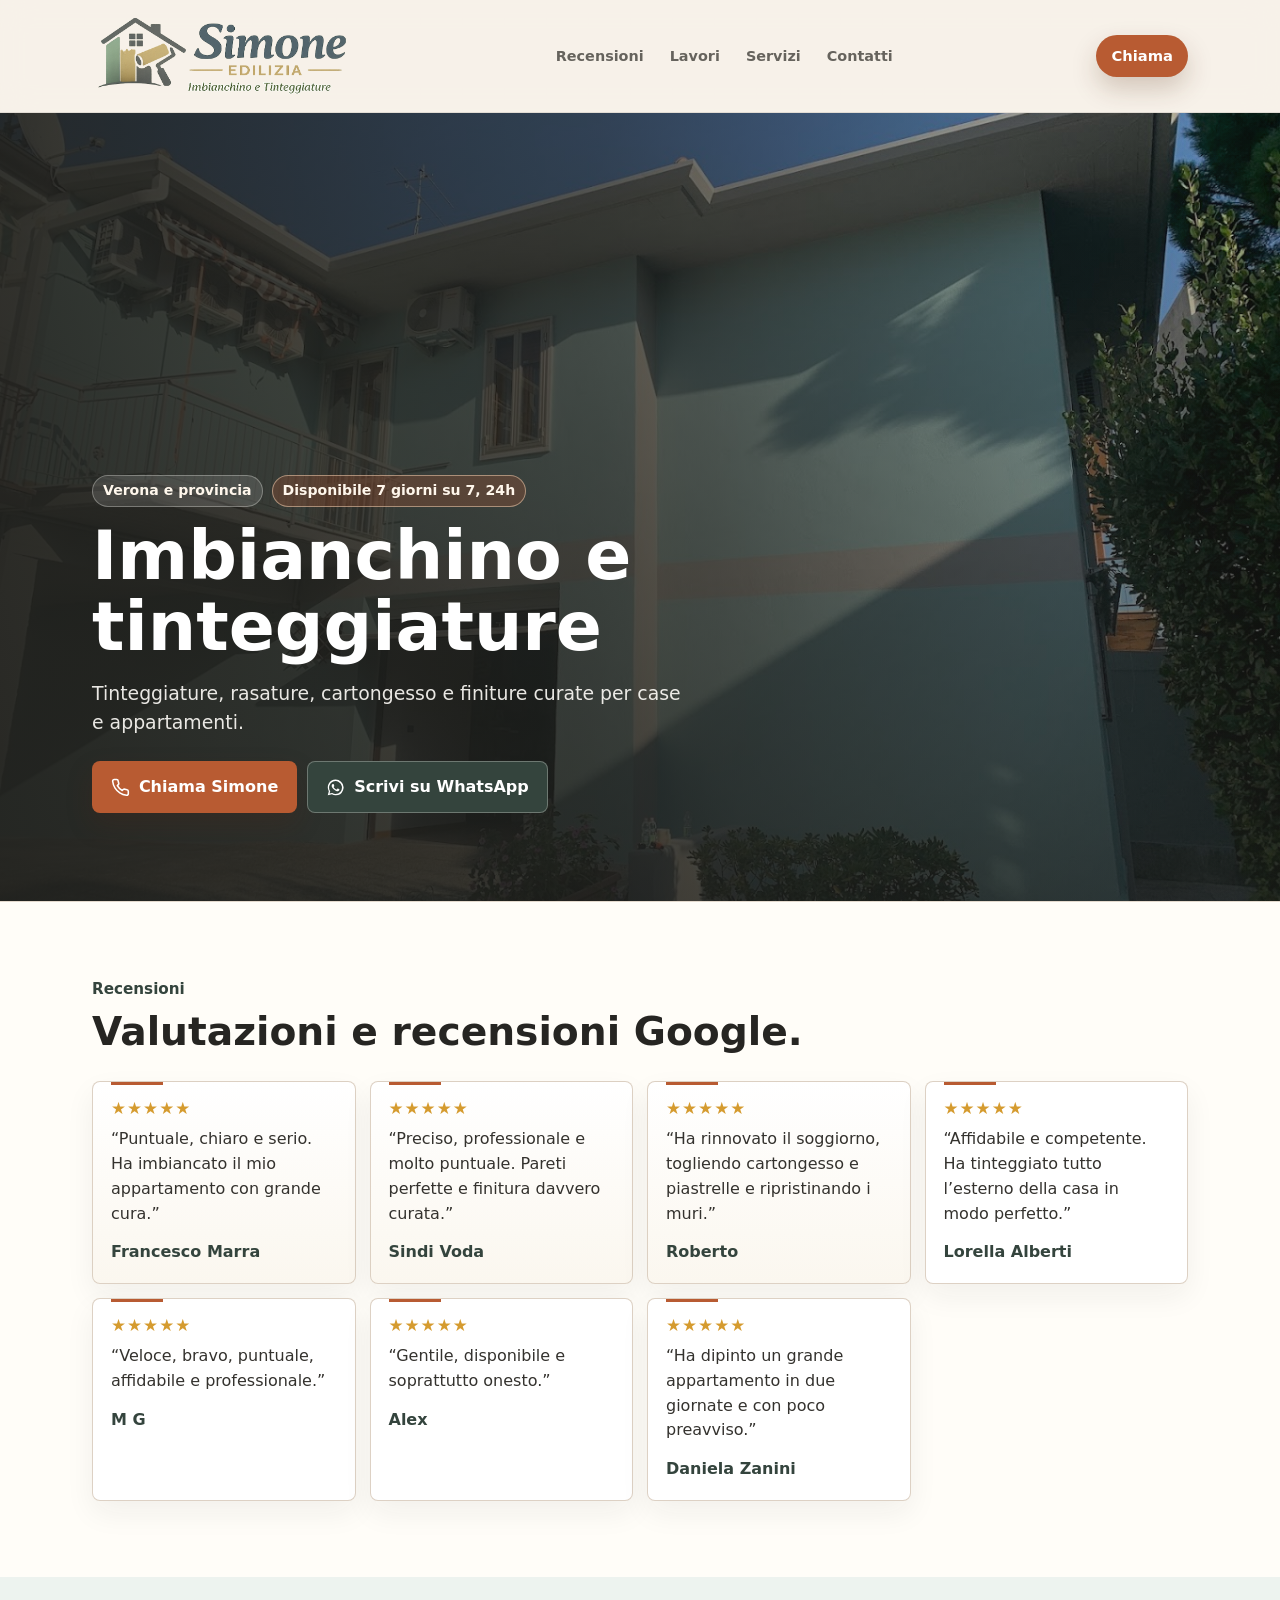
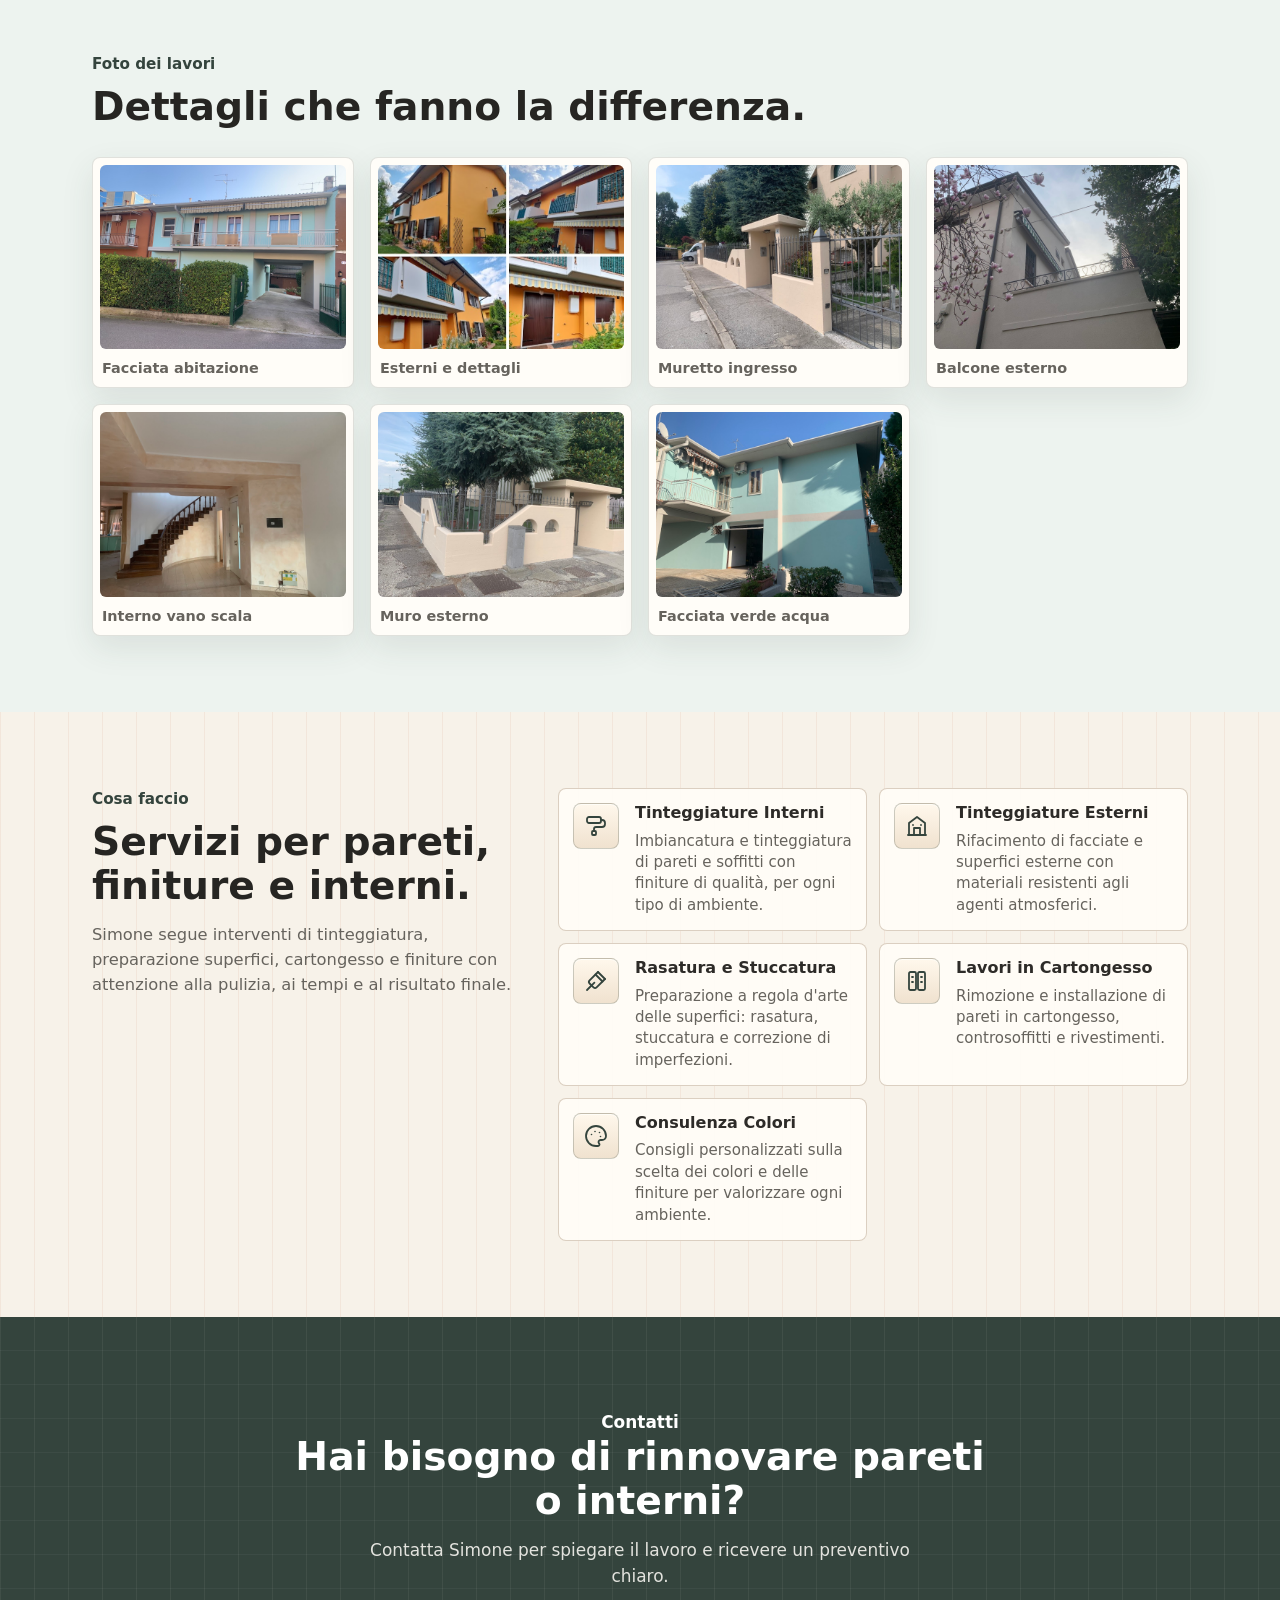
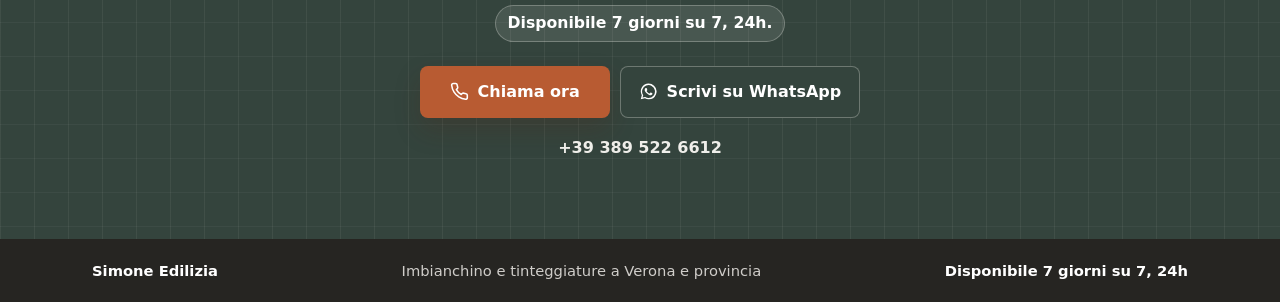
==== commit 28d5c79c: "added some info" ====
--- a/index.html
+++ b/index.html
@@ -6,14 +6,14 @@
     <title>Simone Edilizia - Imbianchino e Tinteggiature Verona</title>
     <meta
       name="description"
-      content="Simone Edilizia, imbianchino a Verona per tinteggiature interni ed esterni, rasatura, stuccatura, cartongesso e consulenza colori."
+      content="Simone Edilizia, imbianchino a Verona disponibile 7 giorni su 7, 24h per tinteggiature interni ed esterni, rasatura, stuccatura, cartongesso e consulenza colori."
     >
     <meta name="theme-color" content="#f6f1e8">
 
     <meta property="og:title" content="Simone Edilizia - Imbianchino e Tinteggiature Verona">
     <meta
       property="og:description"
-      content="Tinteggiature, rasatura, cartongesso e consulenza colori a Verona e provincia."
+      content="Tinteggiature, rasatura, cartongesso e consulenza colori a Verona e provincia. Disponibile 7 giorni su 7, 24h."
     >
     <meta property="og:type" content="website">
     <meta property="og:locale" content="it_IT">
@@ -105,6 +105,7 @@
         <div class="container hero-content">
           <p class="hero-kicker">
             <span class="area-badge">Verona e provincia</span>
+            <span class="availability-badge">Disponibile 7 giorni su 7, 24h</span>
           </p>
           <h1 id="hero-title">
             <span>Imbianchino e</span>
@@ -434,6 +435,7 @@
           <p class="section-label">Contatti</p>
           <h2 id="contact-title">Hai bisogno di rinnovare pareti o interni?</h2>
           <p>Contatta Simone per spiegare il lavoro e ricevere un preventivo chiaro.</p>
+          <p class="availability-note">Disponibile 7 giorni su 7, 24h.</p>
 
           <div class="cta-row contact-actions">
             <a class="button button-primary" href="tel:+393895226612">
@@ -479,6 +481,7 @@
       <div class="container footer-inner">
         <span>Simone Edilizia</span>
         <span>Imbianchino e tinteggiature a Verona e provincia</span>
+        <span>Disponibile 7 giorni su 7, 24h</span>
       </div>
     </footer>
 
--- a/style.css
+++ b/style.css
@@ -261,7 +261,8 @@
   font-weight: 800;
 }
 
-.area-badge {
+.area-badge,
+.availability-badge {
   display: inline-flex;
   align-items: center;
   min-height: 30px;
@@ -272,6 +273,11 @@
   color: #fff7ec;
   font-size: 0.88rem;
   font-weight: 800;
+}
+
+.availability-badge {
+  border-color: rgba(231, 196, 169, 0.58);
+  background: rgba(184, 91, 50, 0.26);
 }
 
 .hero h1 {
@@ -587,6 +593,20 @@
   font-size: 1.06rem;
 }
 
+.contact-section .availability-note {
+  display: inline-flex;
+  align-items: center;
+  min-height: 34px;
+  margin-top: 16px;
+  border: 1px solid rgba(255, 253, 248, 0.26);
+  border-radius: 999px;
+  padding: 5px 12px;
+  background: rgba(255, 253, 248, 0.1);
+  color: var(--white);
+  font-size: 0.98rem;
+  font-weight: 850;
+}
+
 .contact-actions {
   margin-top: 24px;
 }
@@ -621,6 +641,11 @@
 .footer-inner span:first-child {
   color: var(--white);
   font-weight: 850;
+}
+
+.footer-inner span:last-child {
+  color: var(--white);
+  font-weight: 800;
 }
 
 .lightbox[hidden] {
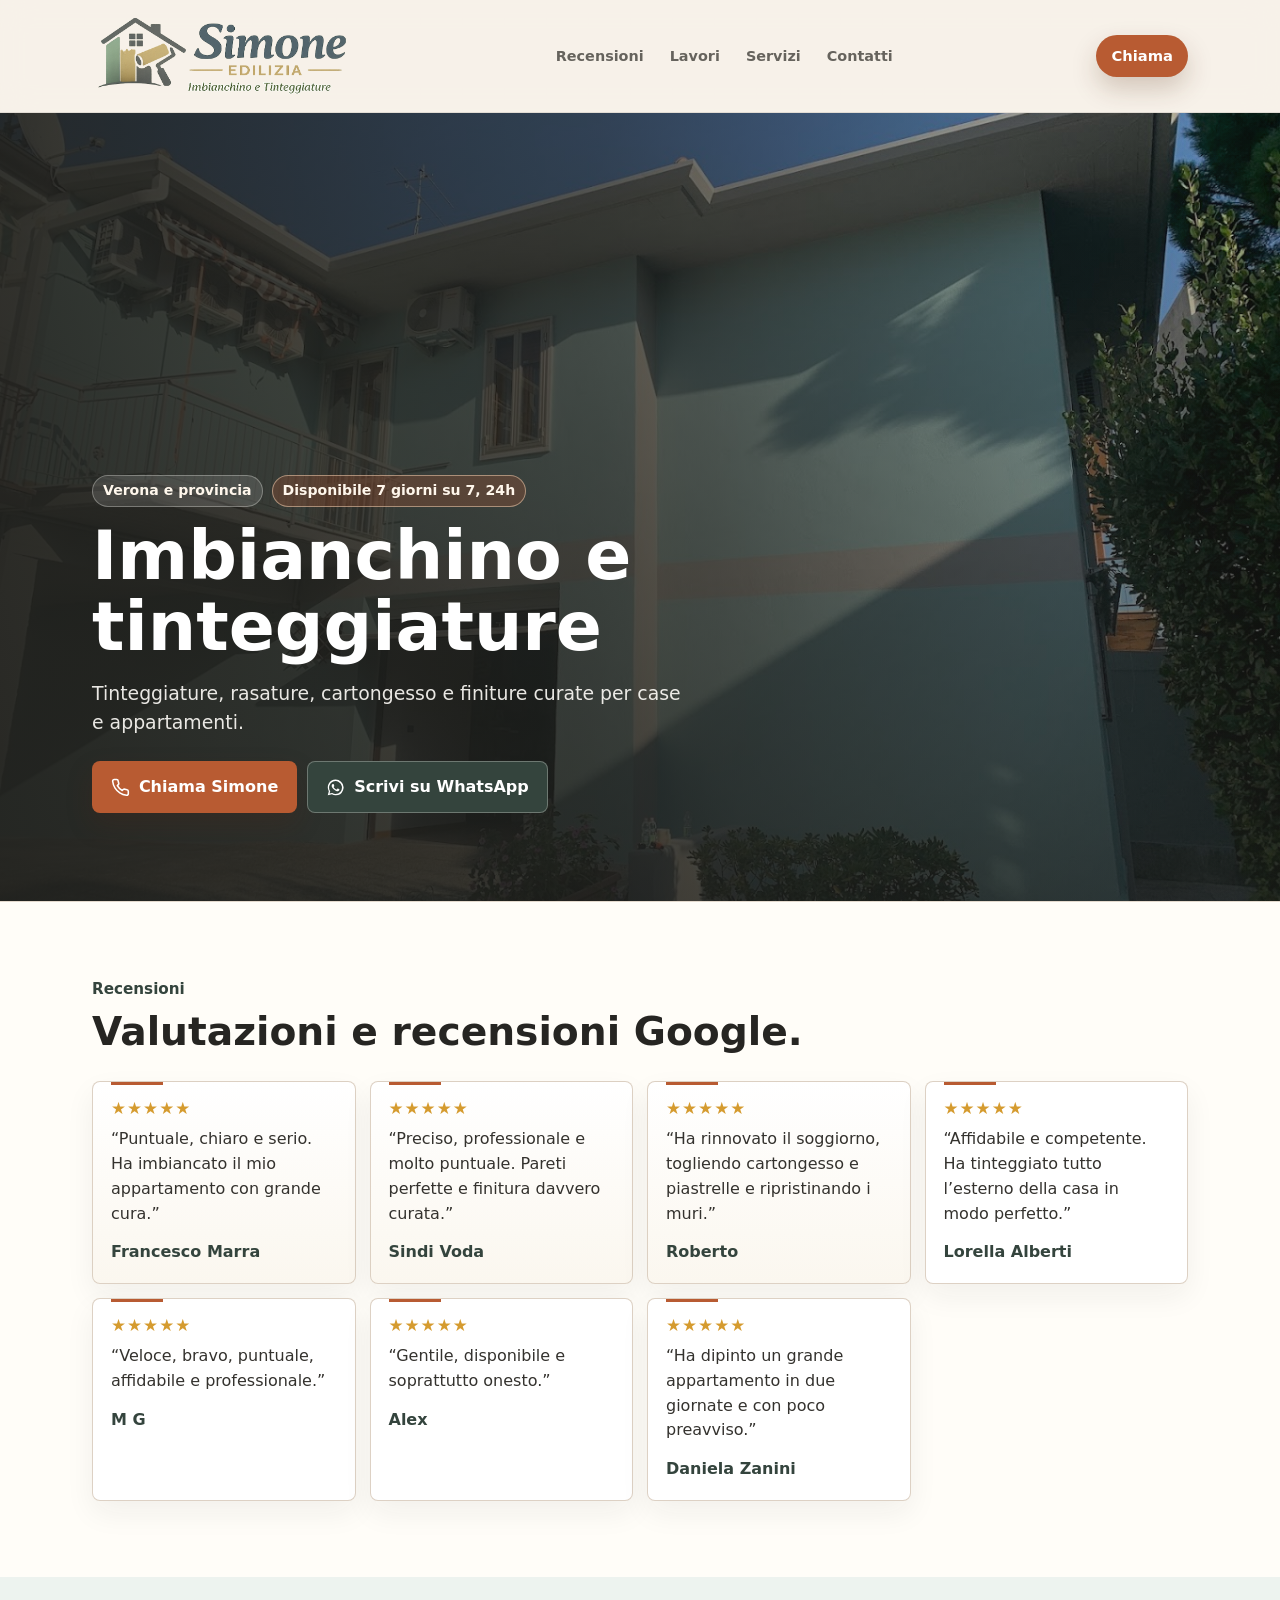
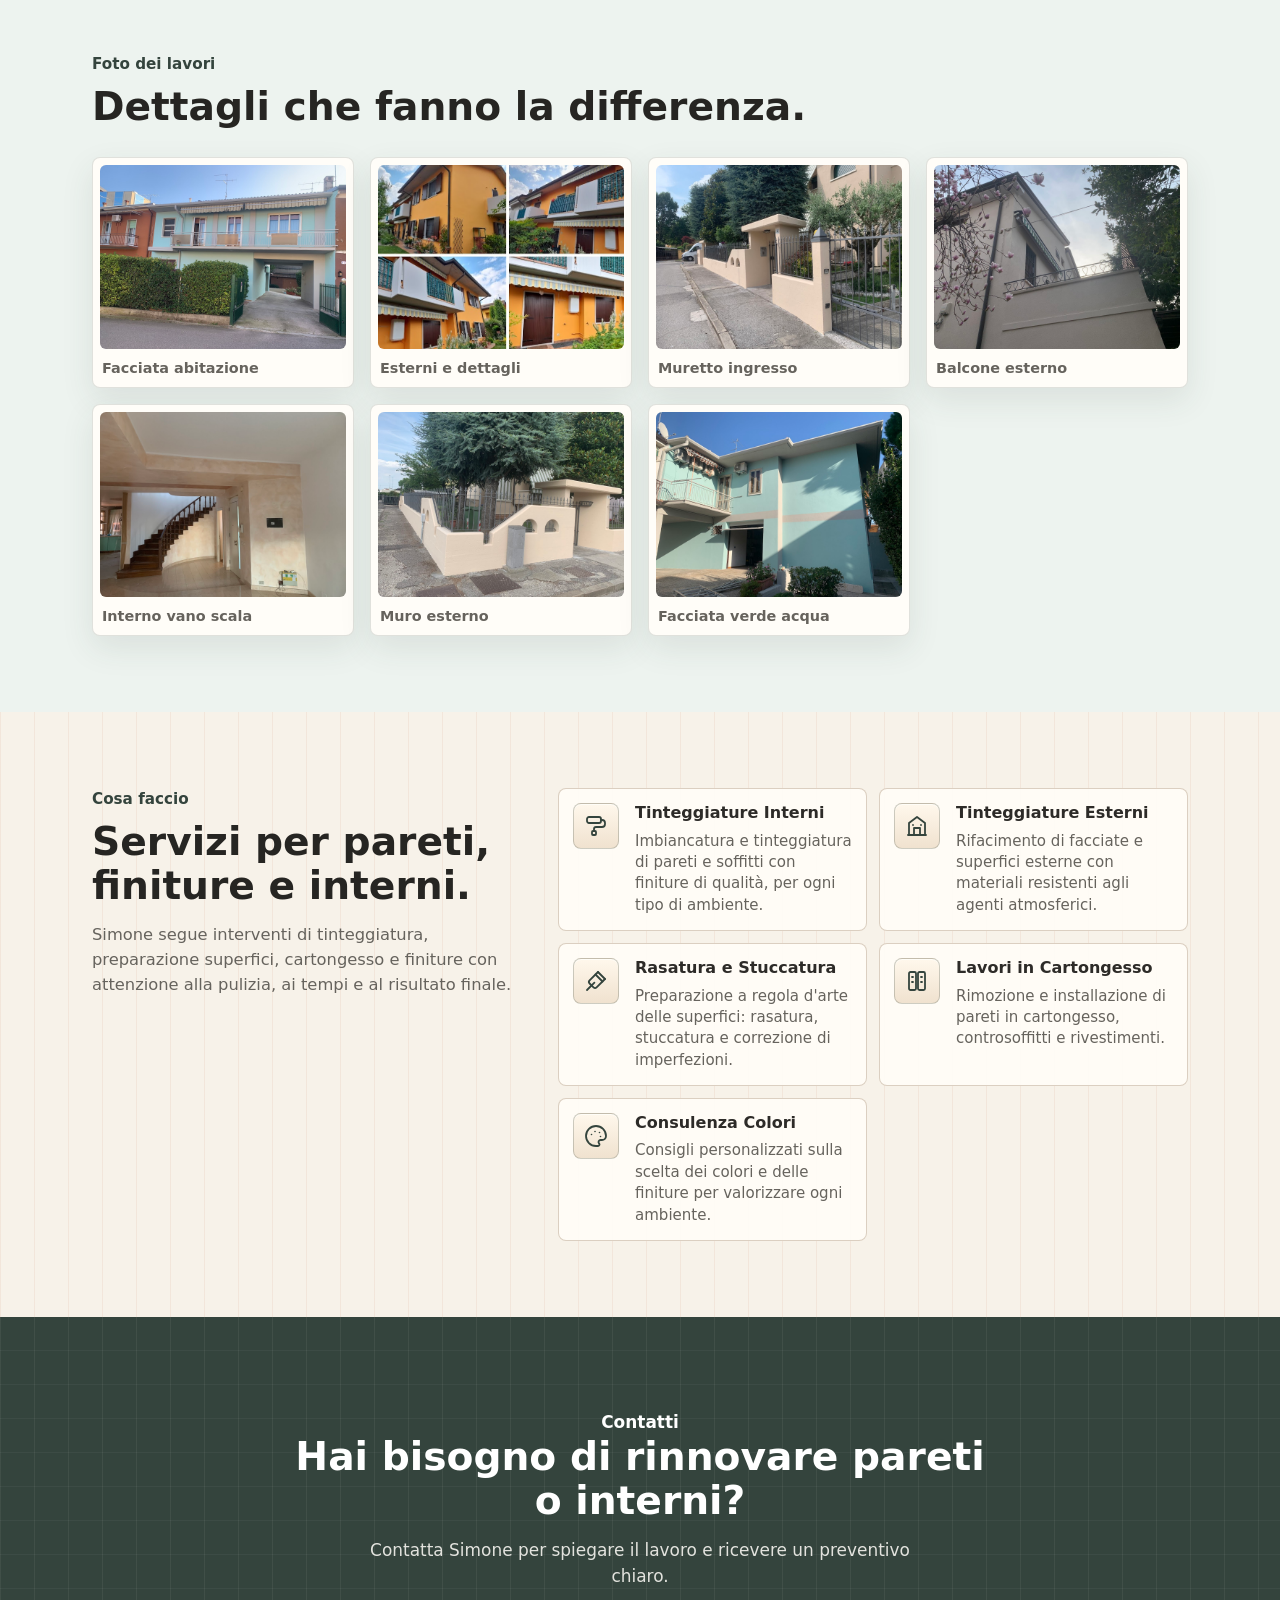
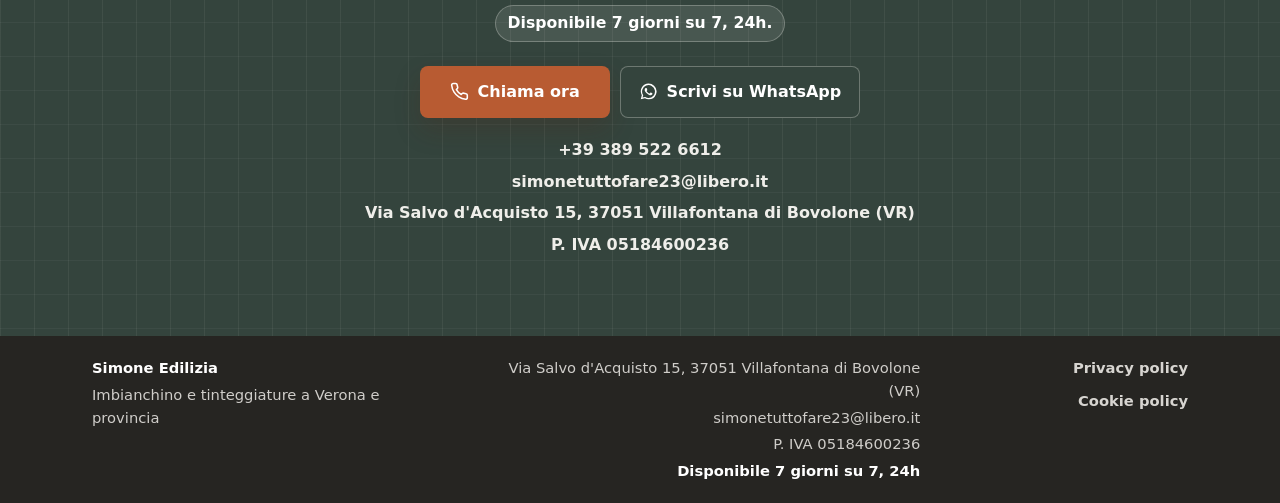
==== commit eb7c0119: "privacy-policy.html, cookie-policy.html, style.css, index.html" ====
--- a/index.html
+++ b/index.html
@@ -6,7 +6,7 @@
     <title>Simone Edilizia - Imbianchino e Tinteggiature Verona</title>
     <meta
       name="description"
-      content="Simone Edilizia, imbianchino a Verona disponibile 7 giorni su 7, 24h per tinteggiature interni ed esterni, rasatura, stuccatura, cartongesso e consulenza colori."
+      content="Simone Edilizia, imbianchino a Villafontana di Bovolone e Verona, disponibile 7 giorni su 7, 24h per tinteggiature, rasatura, stuccatura, cartongesso e consulenza colori."
     >
     <meta name="theme-color" content="#f6f1e8">
 
@@ -472,16 +472,32 @@
             </a>
           </div>
 
-          <a class="phone-link" href="tel:+393895226612">+39&nbsp;389&nbsp;522&nbsp;6612</a>
+          <div class="contact-details" aria-label="Dati di contatto">
+            <a class="contact-detail" href="tel:+393895226612">+39&nbsp;389&nbsp;522&nbsp;6612</a>
+            <a class="contact-detail" href="mailto:simonetuttofare23@libero.it">simonetuttofare23@libero.it</a>
+            <address class="contact-detail">Via Salvo d'Acquisto 15, 37051 Villafontana di Bovolone (VR)</address>
+            <span class="contact-detail">P. IVA 05184600236</span>
+          </div>
         </div>
       </section>
     </main>
 
     <footer class="site-footer">
       <div class="container footer-inner">
-        <span>Simone Edilizia</span>
-        <span>Imbianchino e tinteggiature a Verona e provincia</span>
-        <span>Disponibile 7 giorni su 7, 24h</span>
+        <div class="footer-company">
+          <span>Simone Edilizia</span>
+          <span>Imbianchino e tinteggiature a Verona e provincia</span>
+        </div>
+        <address class="footer-contact">
+          <span>Via Salvo d'Acquisto 15, 37051 Villafontana di Bovolone (VR)</span>
+          <a href="mailto:simonetuttofare23@libero.it">simonetuttofare23@libero.it</a>
+          <span>P. IVA 05184600236</span>
+          <span>Disponibile 7 giorni su 7, 24h</span>
+        </address>
+        <nav class="footer-legal" aria-label="Informazioni legali">
+          <a href="privacy-policy.html">Privacy policy</a>
+          <a href="cookie-policy.html">Cookie policy</a>
+        </nav>
       </div>
     </footer>
 
--- a/style.css
+++ b/style.css
@@ -611,15 +611,21 @@
   margin-top: 24px;
 }
 
-.phone-link {
-  display: inline-flex;
-  margin-top: 18px;
+.contact-details {
+  display: grid;
+  gap: 7px;
+  justify-items: center;
+  margin-top: 20px;
+}
+
+.contact-detail {
   color: rgba(255, 253, 248, 0.92);
-  font-weight: 850;
+  font-style: normal;
+  font-weight: 750;
   text-decoration: none;
 }
 
-.phone-link:hover {
+.contact-detail[href]:hover {
   color: var(--white);
 }
 
@@ -632,20 +638,151 @@
 .footer-inner {
   display: flex;
   flex-direction: column;
-  gap: 4px;
+  gap: 12px;
   padding-top: 20px;
   padding-bottom: 20px;
   font-size: 0.92rem;
 }
 
-.footer-inner span:first-child {
+.footer-company,
+.footer-contact {
+  display: grid;
+  gap: 4px;
+}
+
+.footer-company span:first-child {
   color: var(--white);
   font-weight: 850;
 }
 
-.footer-inner span:last-child {
+.footer-contact {
+  font-style: normal;
+}
+
+.footer-contact a {
+  color: inherit;
+  text-decoration: none;
+}
+
+.footer-contact a:hover,
+.footer-contact span:last-child {
   color: var(--white);
+}
+
+.footer-contact span:last-child {
   font-weight: 800;
+}
+
+.footer-legal {
+  display: flex;
+  flex-wrap: wrap;
+  gap: 10px 14px;
+}
+
+.footer-legal a {
+  color: rgba(255, 253, 248, 0.82);
+  font-weight: 750;
+  text-decoration: none;
+}
+
+.footer-legal a:hover {
+  color: var(--white);
+}
+
+.legal-main {
+  background: var(--paper-strong);
+}
+
+.legal-hero {
+  padding: 44px 0 28px;
+  border-bottom: 1px solid rgba(216, 202, 187, 0.78);
+  background: var(--paper);
+}
+
+.legal-hero h1 {
+  max-width: 820px;
+  margin: 0;
+  color: var(--ink);
+  font-size: 2.35rem;
+  line-height: 1.08;
+}
+
+.legal-updated {
+  margin: 12px 0 0;
+  color: var(--muted);
+  font-weight: 750;
+}
+
+.legal-content {
+  max-width: 900px;
+  padding-top: 34px;
+  padding-bottom: 58px;
+}
+
+.legal-content section + section {
+  margin-top: 30px;
+}
+
+.legal-content h2 {
+  margin: 0 0 10px;
+  color: var(--ink);
+  font-size: 1.38rem;
+  line-height: 1.22;
+}
+
+.legal-content h3 {
+  margin: 18px 0 8px;
+  color: var(--ink);
+  font-size: 1.08rem;
+  line-height: 1.25;
+}
+
+.legal-content p,
+.legal-content li {
+  color: #3e3b36;
+}
+
+.legal-content p {
+  margin: 0 0 12px;
+}
+
+.legal-content ul {
+  margin: 0;
+  padding-left: 22px;
+}
+
+.legal-content li + li {
+  margin-top: 8px;
+}
+
+.legal-content a {
+  color: var(--cta-dark);
+  font-weight: 750;
+}
+
+.legal-table {
+  display: grid;
+  gap: 10px;
+  margin-top: 12px;
+}
+
+.legal-table-row {
+  display: grid;
+  gap: 6px;
+  border: 1px solid rgba(216, 202, 187, 0.9);
+  border-radius: var(--radius);
+  padding: 12px;
+  background: var(--white);
+}
+
+.legal-table-row strong {
+  color: var(--ink);
+}
+
+.legal-note {
+  border-left: 4px solid var(--cta);
+  padding: 12px 14px;
+  background: #fbf7ef;
 }
 
 .lightbox[hidden] {
@@ -897,7 +1034,18 @@
   .footer-inner {
     flex-direction: row;
     justify-content: space-between;
-    align-items: center;
+    align-items: start;
+    gap: 32px;
+  }
+
+  .footer-contact {
+    justify-items: end;
+    text-align: right;
+  }
+
+  .footer-legal {
+    justify-content: flex-end;
+    text-align: right;
   }
 
   .lightbox {
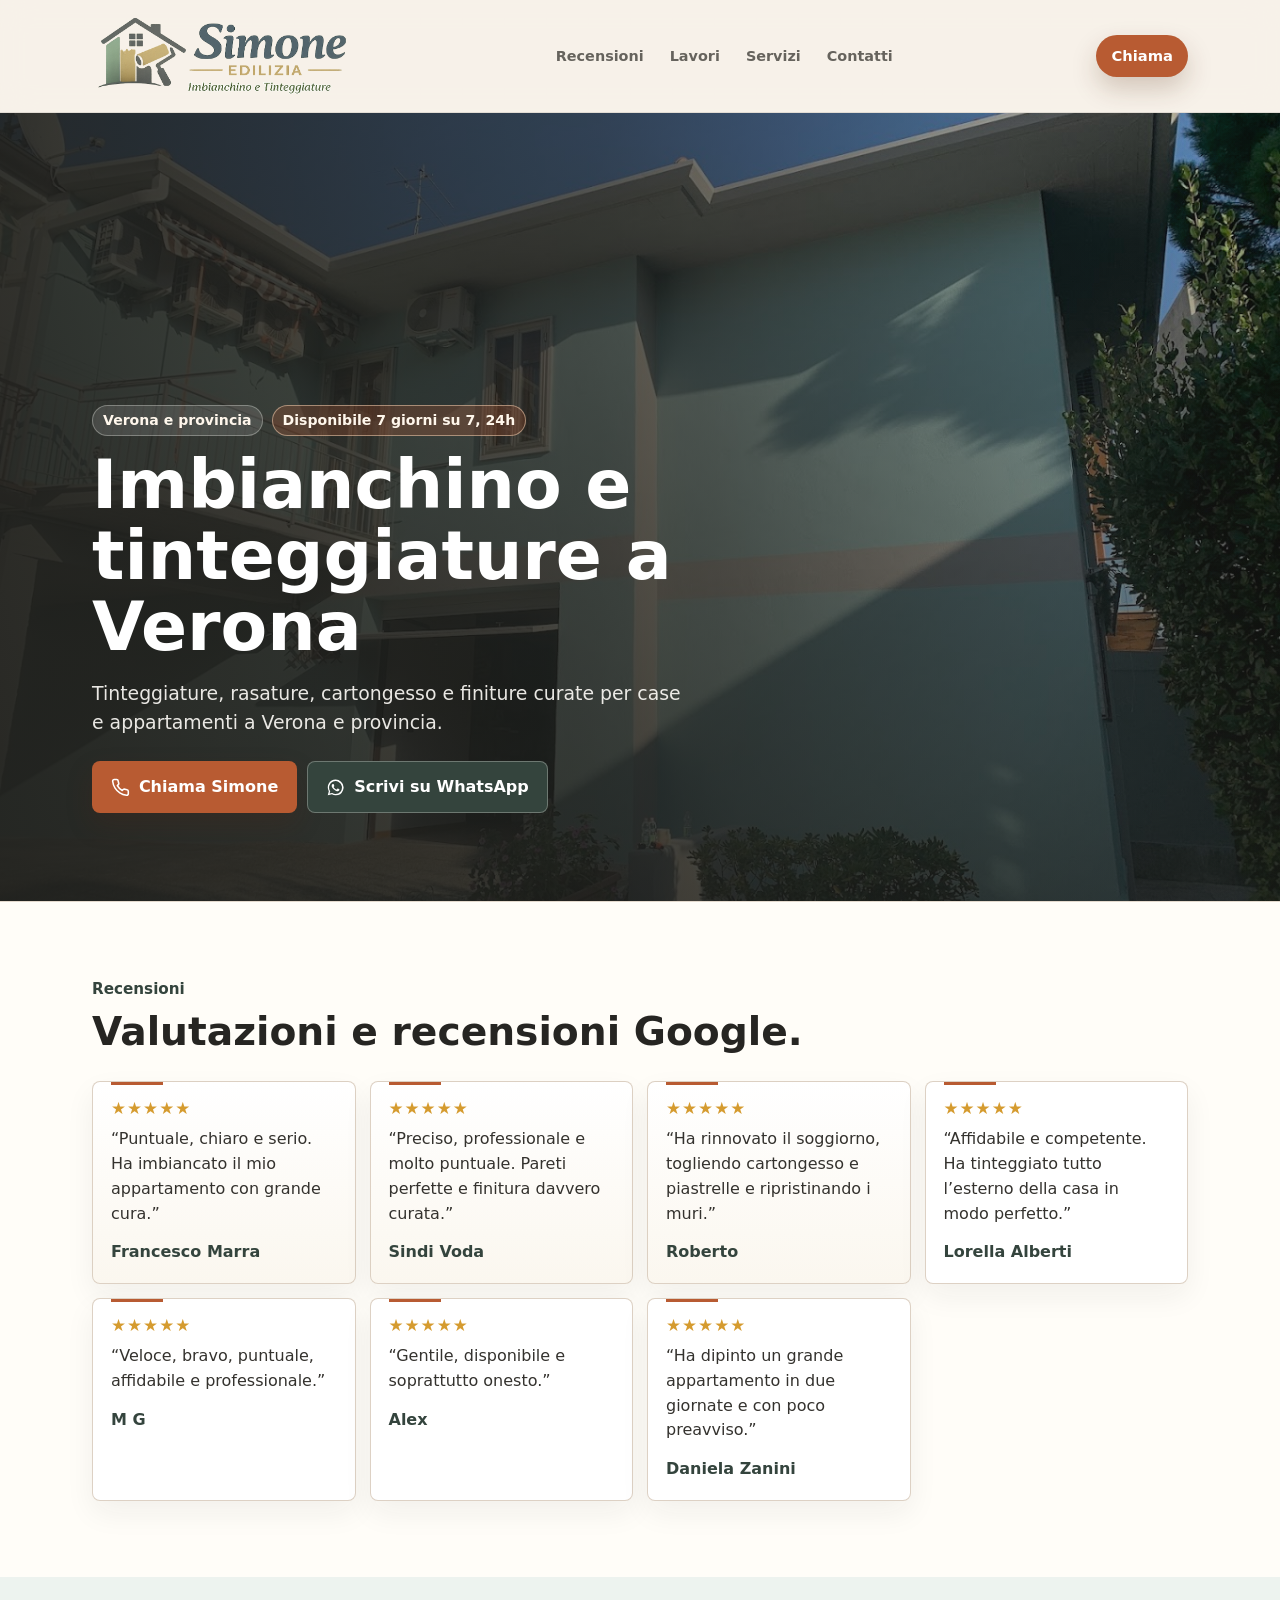
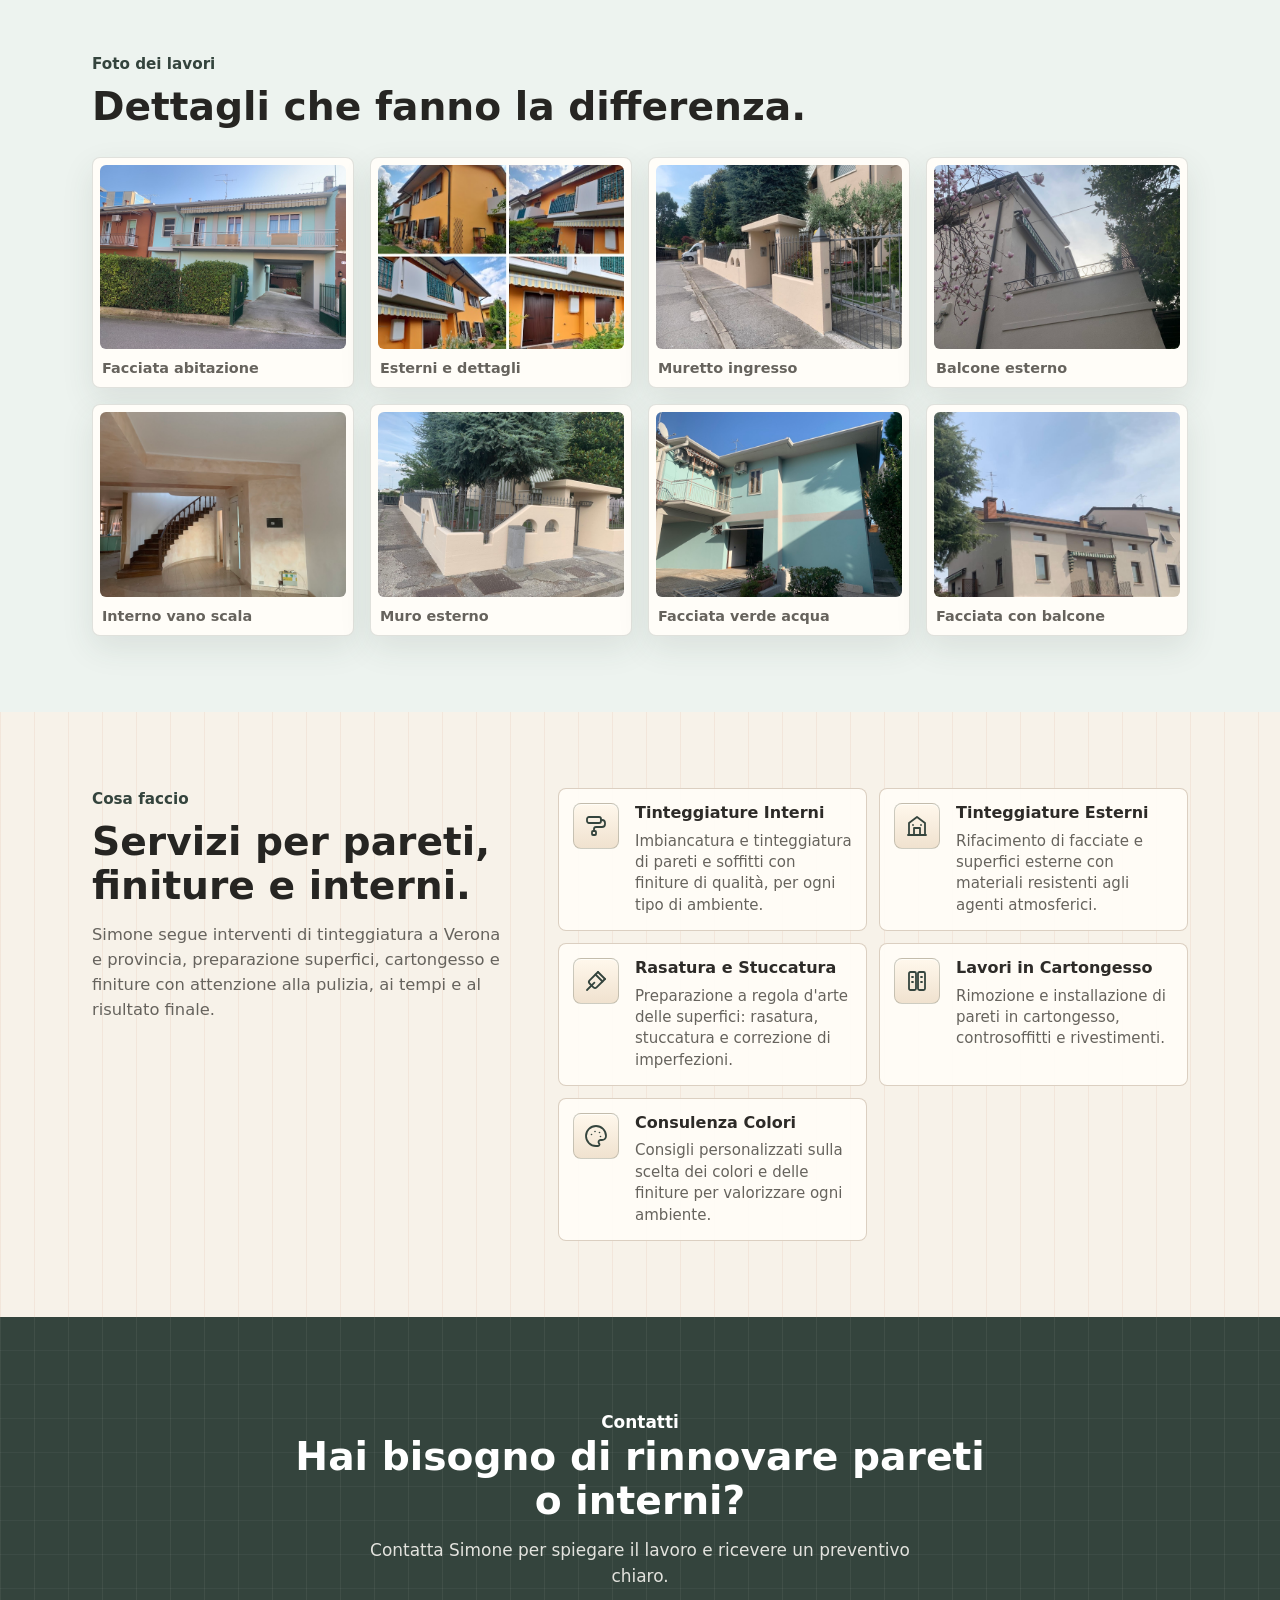
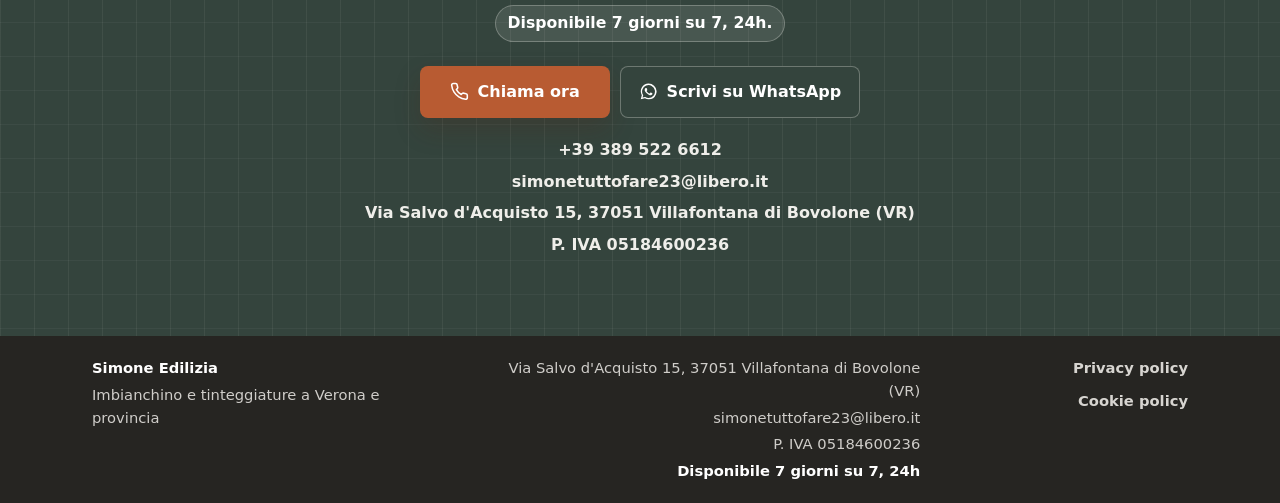
==== commit c1c5c9e7: "added a photo and other things" ====
--- a/index.html
+++ b/index.html
@@ -3,22 +3,138 @@
   <head>
     <meta charset="utf-8">
     <meta name="viewport" content="width=device-width, initial-scale=1">
-    <title>Simone Edilizia - Imbianchino e Tinteggiature Verona</title>
+    <title>Imbianchino a Verona e Provincia | Simone Edilizia</title>
     <meta
       name="description"
-      content="Simone Edilizia, imbianchino a Villafontana di Bovolone e Verona, disponibile 7 giorni su 7, 24h per tinteggiature, rasatura, stuccatura, cartongesso e consulenza colori."
+      content="Imbianchino a Villafontana di Bovolone, Verona e provincia. Tinteggiature interne ed esterne, rasatura, stuccatura e cartongesso."
     >
+    <meta name="author" content="Simone Edilizia">
+    <meta name="robots" content="index, follow, max-image-preview:large">
     <meta name="theme-color" content="#f6f1e8">
-
-    <meta property="og:title" content="Simone Edilizia - Imbianchino e Tinteggiature Verona">
+    <meta name="geo.region" content="IT-VR">
+    <meta name="geo.placename" content="Villafontana di Bovolone, Verona">
+
+    <meta property="og:title" content="Imbianchino a Verona e Provincia | Simone Edilizia">
     <meta
       property="og:description"
-      content="Tinteggiature, rasatura, cartongesso e consulenza colori a Verona e provincia. Disponibile 7 giorni su 7, 24h."
+      content="Tinteggiature interne ed esterne, rasatura, stuccatura, cartongesso e consulenza colori a Verona e provincia."
     >
     <meta property="og:type" content="website">
     <meta property="og:locale" content="it_IT">
+    <meta property="og:site_name" content="Simone Edilizia">
     <meta property="og:image" content="assets/img/lavoro-1.jpg">
-
+    <meta property="og:image:width" content="1360">
+    <meta property="og:image:height" content="1020">
+    <meta property="og:image:alt" content="Facciata di abitazione tinteggiata da Simone Edilizia">
+
+    <meta name="twitter:card" content="summary_large_image">
+    <meta name="twitter:title" content="Imbianchino a Verona e Provincia | Simone Edilizia">
+    <meta
+      name="twitter:description"
+      content="Tinteggiature interne ed esterne, rasatura, stuccatura e cartongesso a Verona e provincia."
+    >
+    <meta name="twitter:image" content="assets/img/lavoro-1.jpg">
+    <meta name="twitter:image:alt" content="Facciata di abitazione tinteggiata da Simone Edilizia">
+
+    <script type="application/ld+json">
+      {
+        "@context": "https://schema.org",
+        "@type": "LocalBusiness",
+        "@id": "#simone-edilizia",
+        "name": "Simone Edilizia",
+        "description": "Imbianchino a Villafontana di Bovolone, Verona e provincia per tinteggiature interne ed esterne, rasatura, stuccatura, cartongesso e consulenza colori.",
+        "image": [
+          "assets/img/lavoro-1.jpg",
+          "assets/img/lavoro-7.jpg",
+          "assets/img/lavoro-8.jpg"
+        ],
+        "logo": "assets/img/logo.png",
+        "telephone": "+393895226612",
+        "email": "simonetuttofare23@libero.it",
+        "priceRange": "Preventivi su richiesta",
+        "address": {
+          "@type": "PostalAddress",
+          "streetAddress": "Via Salvo d'Acquisto 15",
+          "postalCode": "37051",
+          "addressLocality": "Villafontana di Bovolone",
+          "addressRegion": "VR",
+          "addressCountry": "IT"
+        },
+        "areaServed": [
+          {
+            "@type": "AdministrativeArea",
+            "name": "Verona e provincia"
+          },
+          {
+            "@type": "City",
+            "name": "Bovolone"
+          }
+        ],
+        "openingHoursSpecification": [
+          {
+            "@type": "OpeningHoursSpecification",
+            "dayOfWeek": [
+              "Monday",
+              "Tuesday",
+              "Wednesday",
+              "Thursday",
+              "Friday",
+              "Saturday",
+              "Sunday"
+            ],
+            "opens": "00:00",
+            "closes": "23:59"
+          }
+        ],
+        "hasOfferCatalog": {
+          "@type": "OfferCatalog",
+          "name": "Servizi di imbiancatura e finitura",
+          "itemListElement": [
+            {
+              "@type": "Offer",
+              "itemOffered": {
+                "@type": "Service",
+                "name": "Tinteggiature interni"
+              }
+            },
+            {
+              "@type": "Offer",
+              "itemOffered": {
+                "@type": "Service",
+                "name": "Tinteggiature esterni"
+              }
+            },
+            {
+              "@type": "Offer",
+              "itemOffered": {
+                "@type": "Service",
+                "name": "Rasatura e stuccatura"
+              }
+            },
+            {
+              "@type": "Offer",
+              "itemOffered": {
+                "@type": "Service",
+                "name": "Lavori in cartongesso"
+              }
+            },
+            {
+              "@type": "Offer",
+              "itemOffered": {
+                "@type": "Service",
+                "name": "Consulenza colori"
+              }
+            }
+          ]
+        }
+      }
+    </script>
+
+    <link rel="icon" href="assets/favicon/favicon.ico" sizes="any">
+    <link rel="icon" type="image/png" sizes="32x32" href="assets/favicon/favicon-32x32.png">
+    <link rel="icon" type="image/png" sizes="16x16" href="assets/favicon/favicon-16x16.png">
+    <link rel="apple-touch-icon" sizes="180x180" href="assets/favicon/apple-touch-icon.png">
+    <link rel="manifest" href="assets/favicon/site.webmanifest">
     <link rel="stylesheet" href="style.css">
   </head>
   <body>
@@ -74,6 +190,7 @@
           alt=""
           width="1360"
           height="1020"
+          fetchpriority="high"
           aria-hidden="true"
         >
         <img
@@ -82,6 +199,7 @@
           alt=""
           width="1360"
           height="1020"
+          loading="lazy"
           aria-hidden="true"
         >
         <img
@@ -90,6 +208,7 @@
           alt=""
           width="1360"
           height="1020"
+          loading="lazy"
           aria-hidden="true"
         >
         <img
@@ -98,6 +217,7 @@
           alt=""
           width="1360"
           height="1020"
+          loading="lazy"
           aria-hidden="true"
         >
         <div class="hero-overlay" aria-hidden="true"></div>
@@ -109,10 +229,10 @@
           </p>
           <h1 id="hero-title">
             <span>Imbianchino e</span>
-            <span>tinteggiature</span>
+            <span>tinteggiature a Verona</span>
           </h1>
           <p class="hero-text">
-            Tinteggiature, rasature, cartongesso e finiture curate per case e appartamenti.
+            Tinteggiature, rasature, cartongesso e finiture curate per case e appartamenti a Verona e provincia.
           </p>
 
           <div class="cta-row">
@@ -297,6 +417,19 @@
               </a>
               <figcaption>Facciata verde acqua</figcaption>
             </figure>
+
+            <figure class="work-card">
+              <a href="assets/img/lavoro-8.jpg" data-lightbox data-caption="Tinteggiatura esterna di abitazione con balcone">
+                <img
+                  src="assets/img/lavoro-8.jpg"
+                  alt="Facciata esterna chiara di abitazione con balcone e tenda parasole"
+                  width="1125"
+                  height="882"
+                  loading="lazy"
+                >
+              </a>
+              <figcaption>Facciata con balcone</figcaption>
+            </figure>
           </div>
         </div>
       </section>
@@ -307,7 +440,7 @@
             <p class="section-label">Cosa faccio</p>
             <h2 id="services-title">Servizi per pareti, finiture e interni.</h2>
             <p>
-              Simone segue interventi di tinteggiatura, preparazione superfici, cartongesso e
+              Simone segue interventi di tinteggiatura a Verona e provincia, preparazione superfici, cartongesso e
               finiture con attenzione alla pulizia, ai tempi e al risultato finale.
             </p>
           </div>
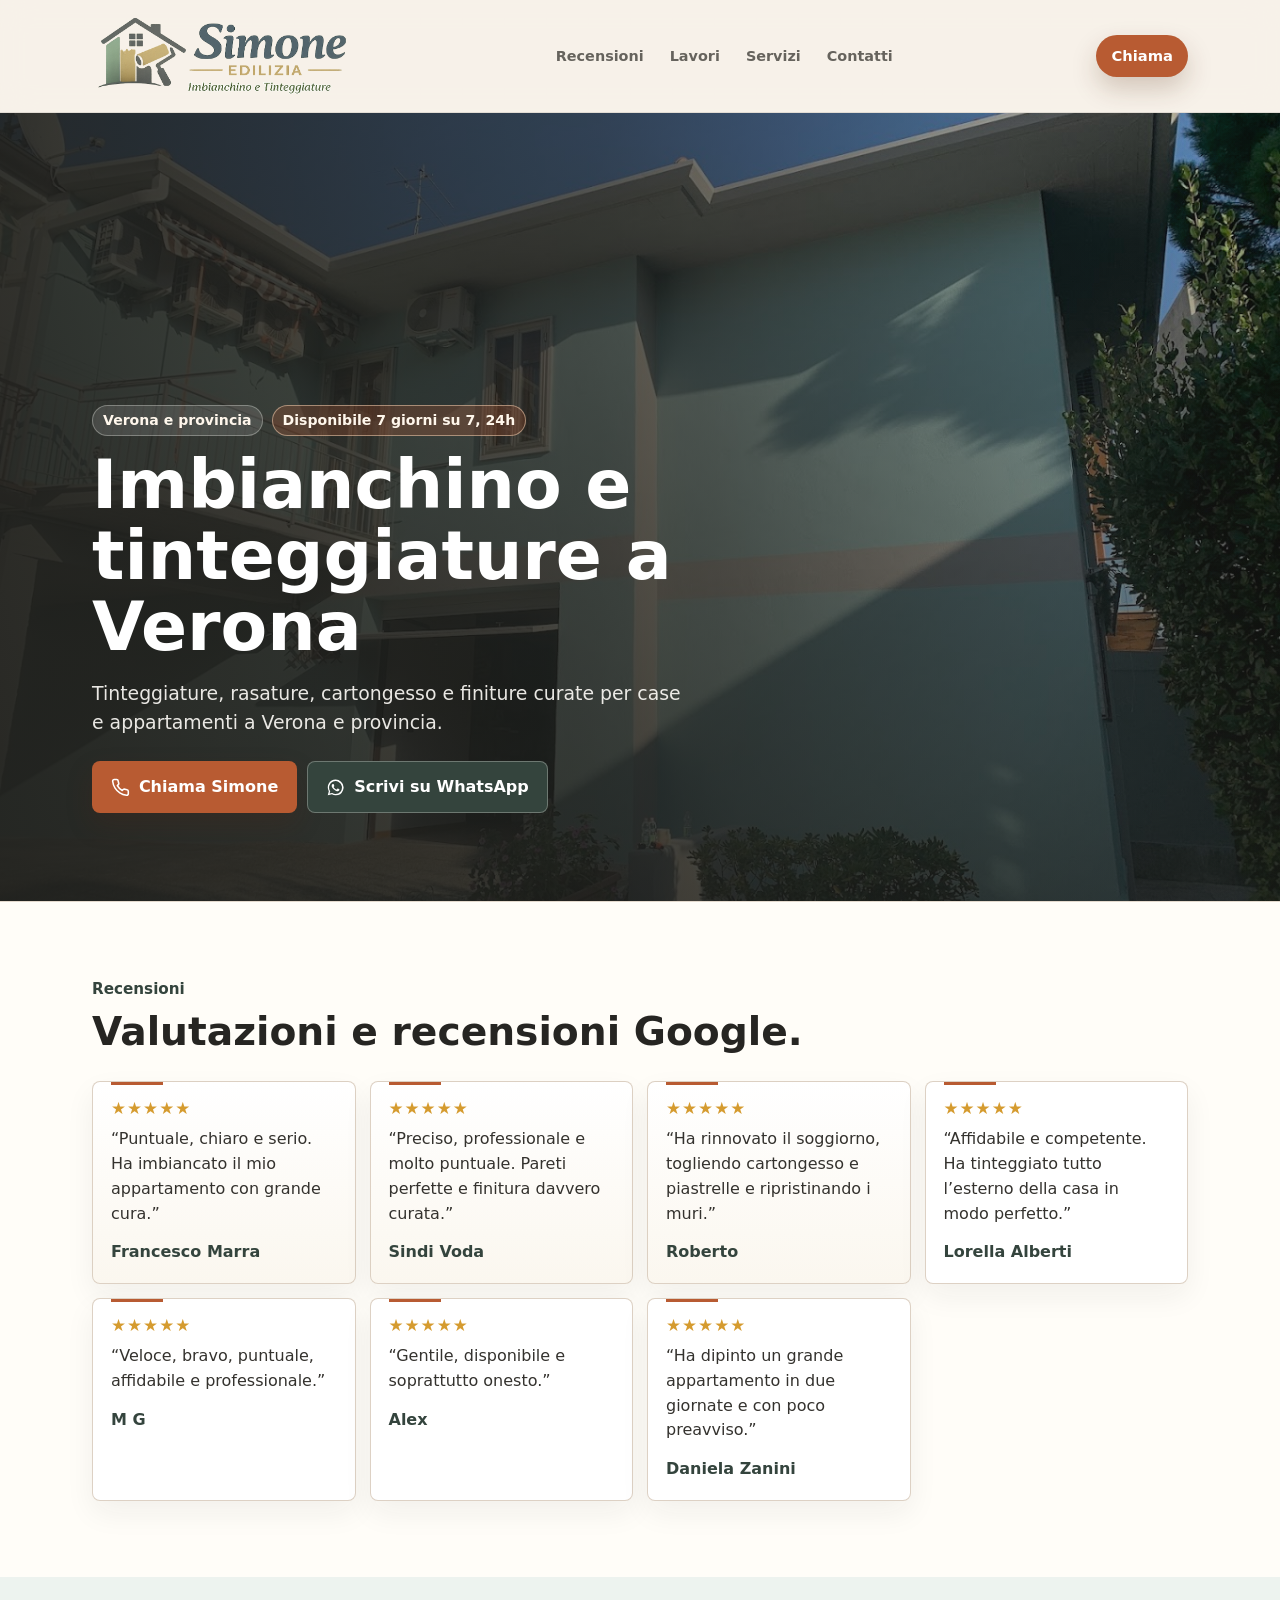
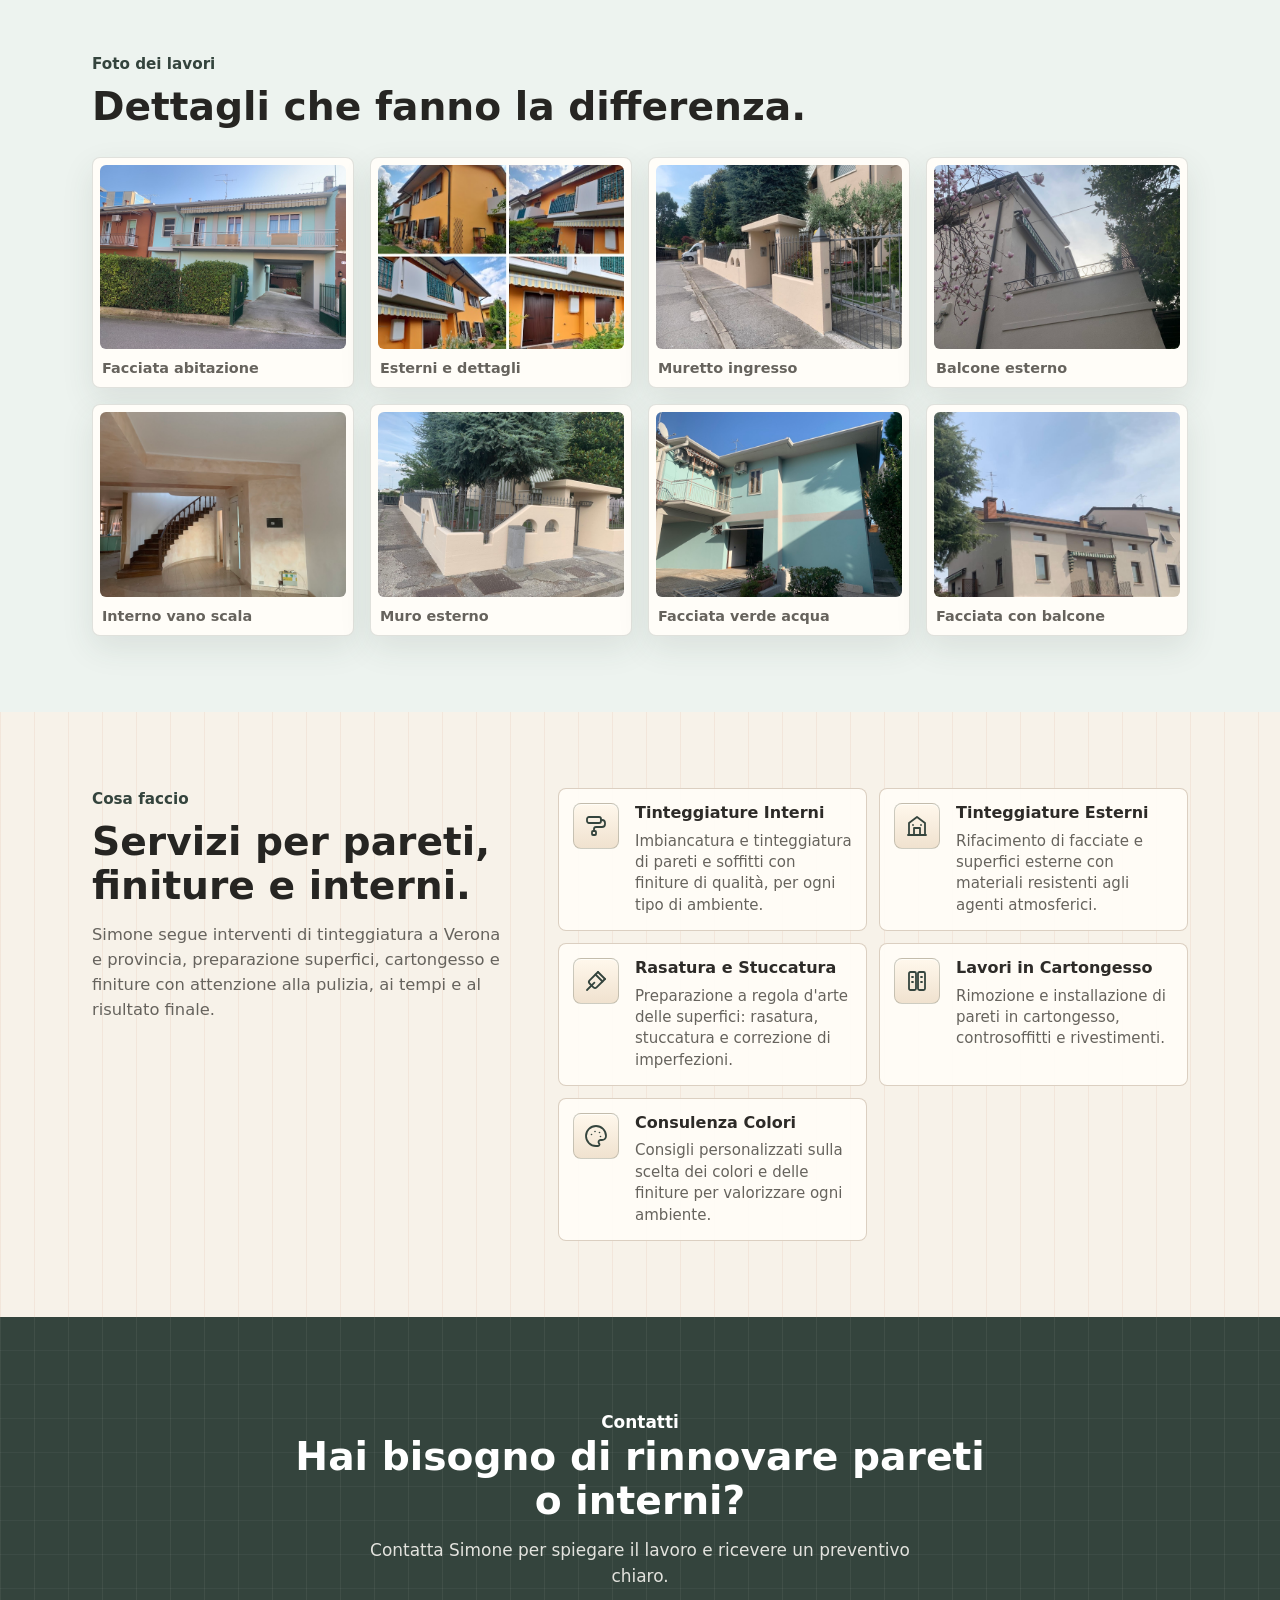
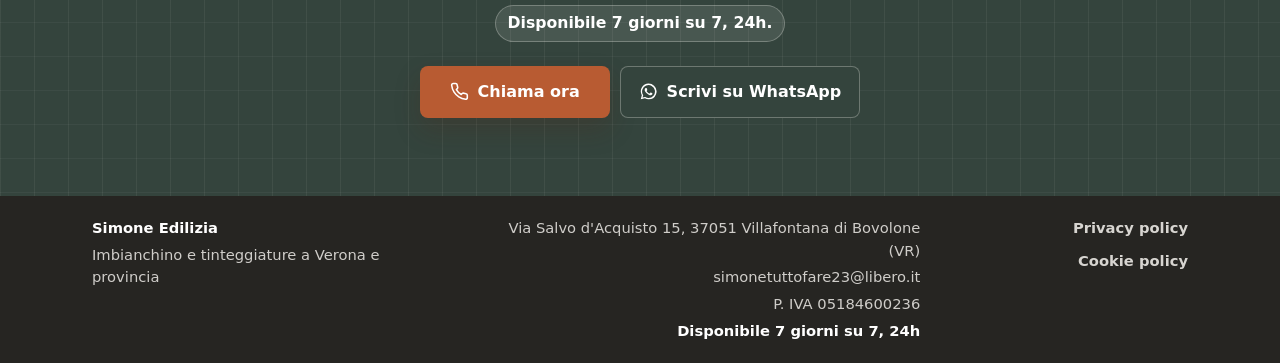
==== commit b71f7baa: "done!" ====
--- a/index.html
+++ b/index.html
@@ -604,13 +604,6 @@
               <span>Scrivi su WhatsApp</span>
             </a>
           </div>
-
-          <div class="contact-details" aria-label="Dati di contatto">
-            <a class="contact-detail" href="tel:+393895226612">+39&nbsp;389&nbsp;522&nbsp;6612</a>
-            <a class="contact-detail" href="mailto:simonetuttofare23@libero.it">simonetuttofare23@libero.it</a>
-            <address class="contact-detail">Via Salvo d'Acquisto 15, 37051 Villafontana di Bovolone (VR)</address>
-            <span class="contact-detail">P. IVA 05184600236</span>
-          </div>
         </div>
       </section>
     </main>
